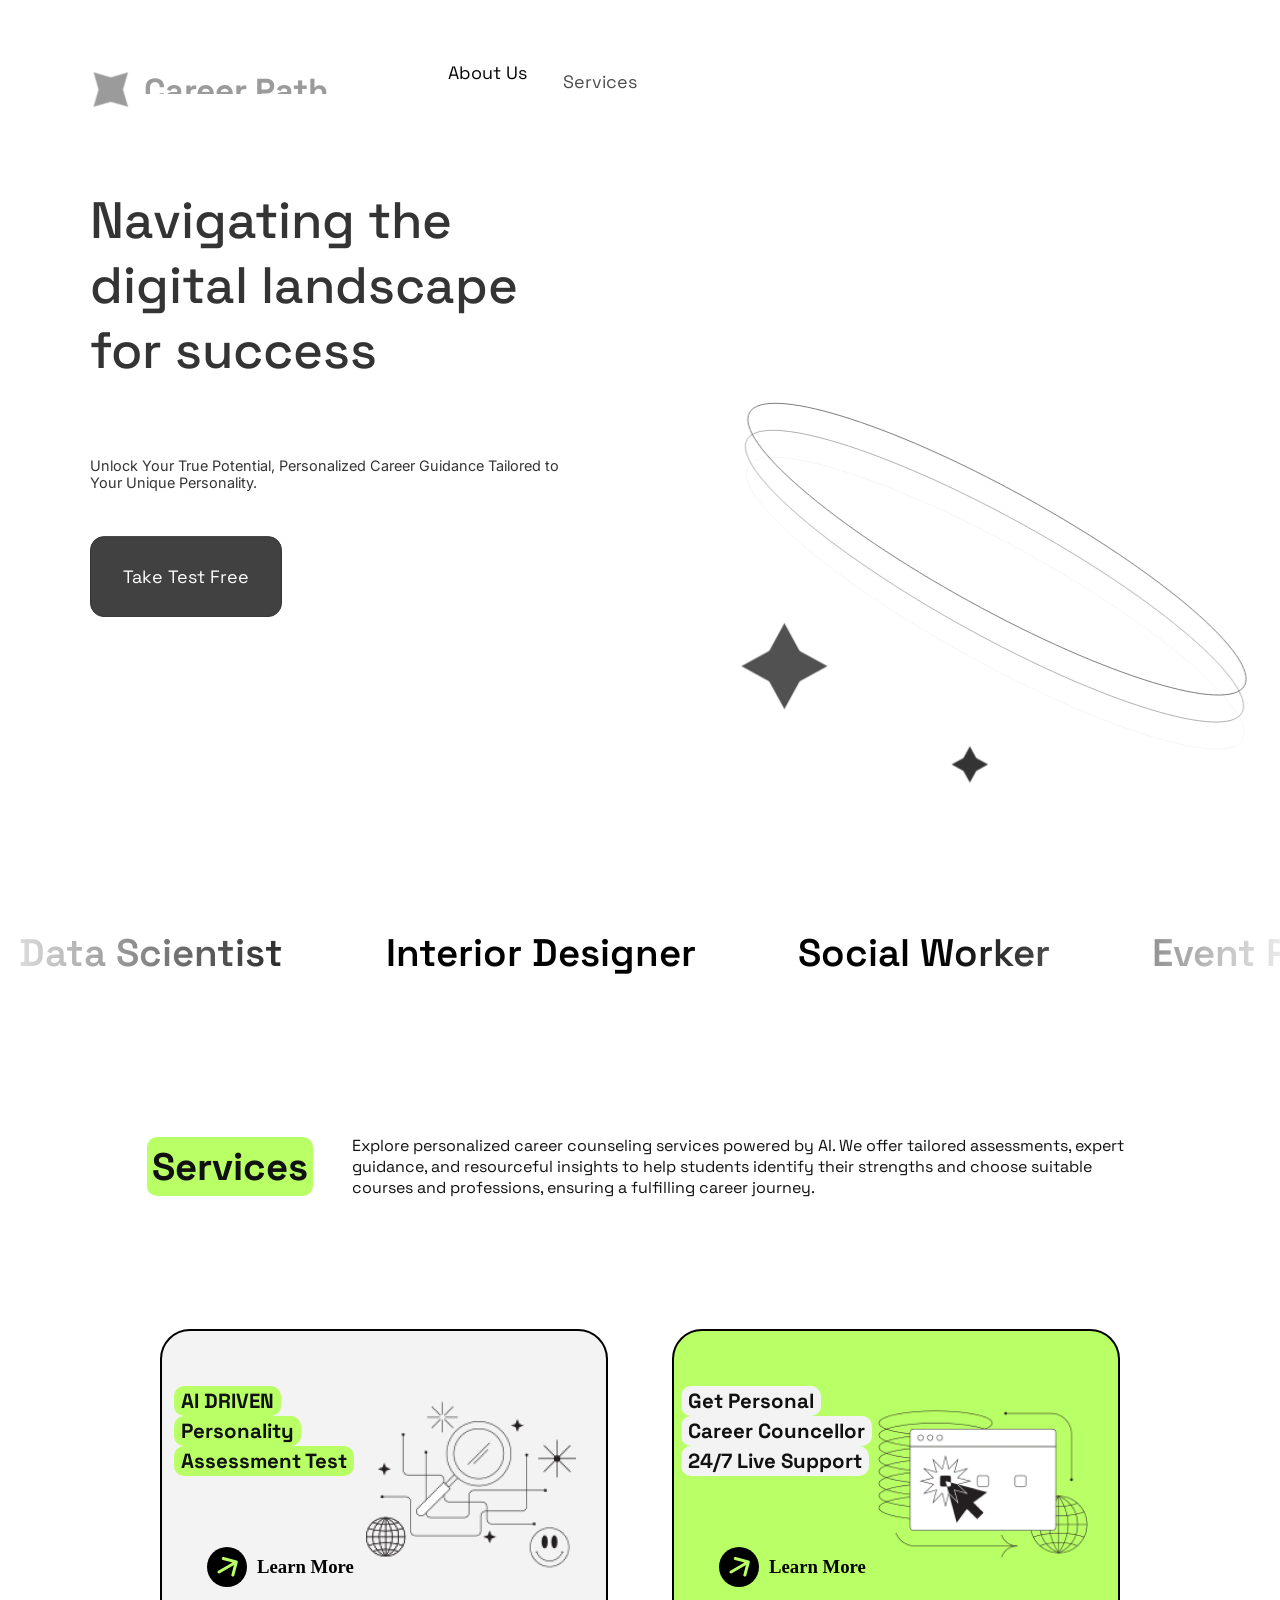
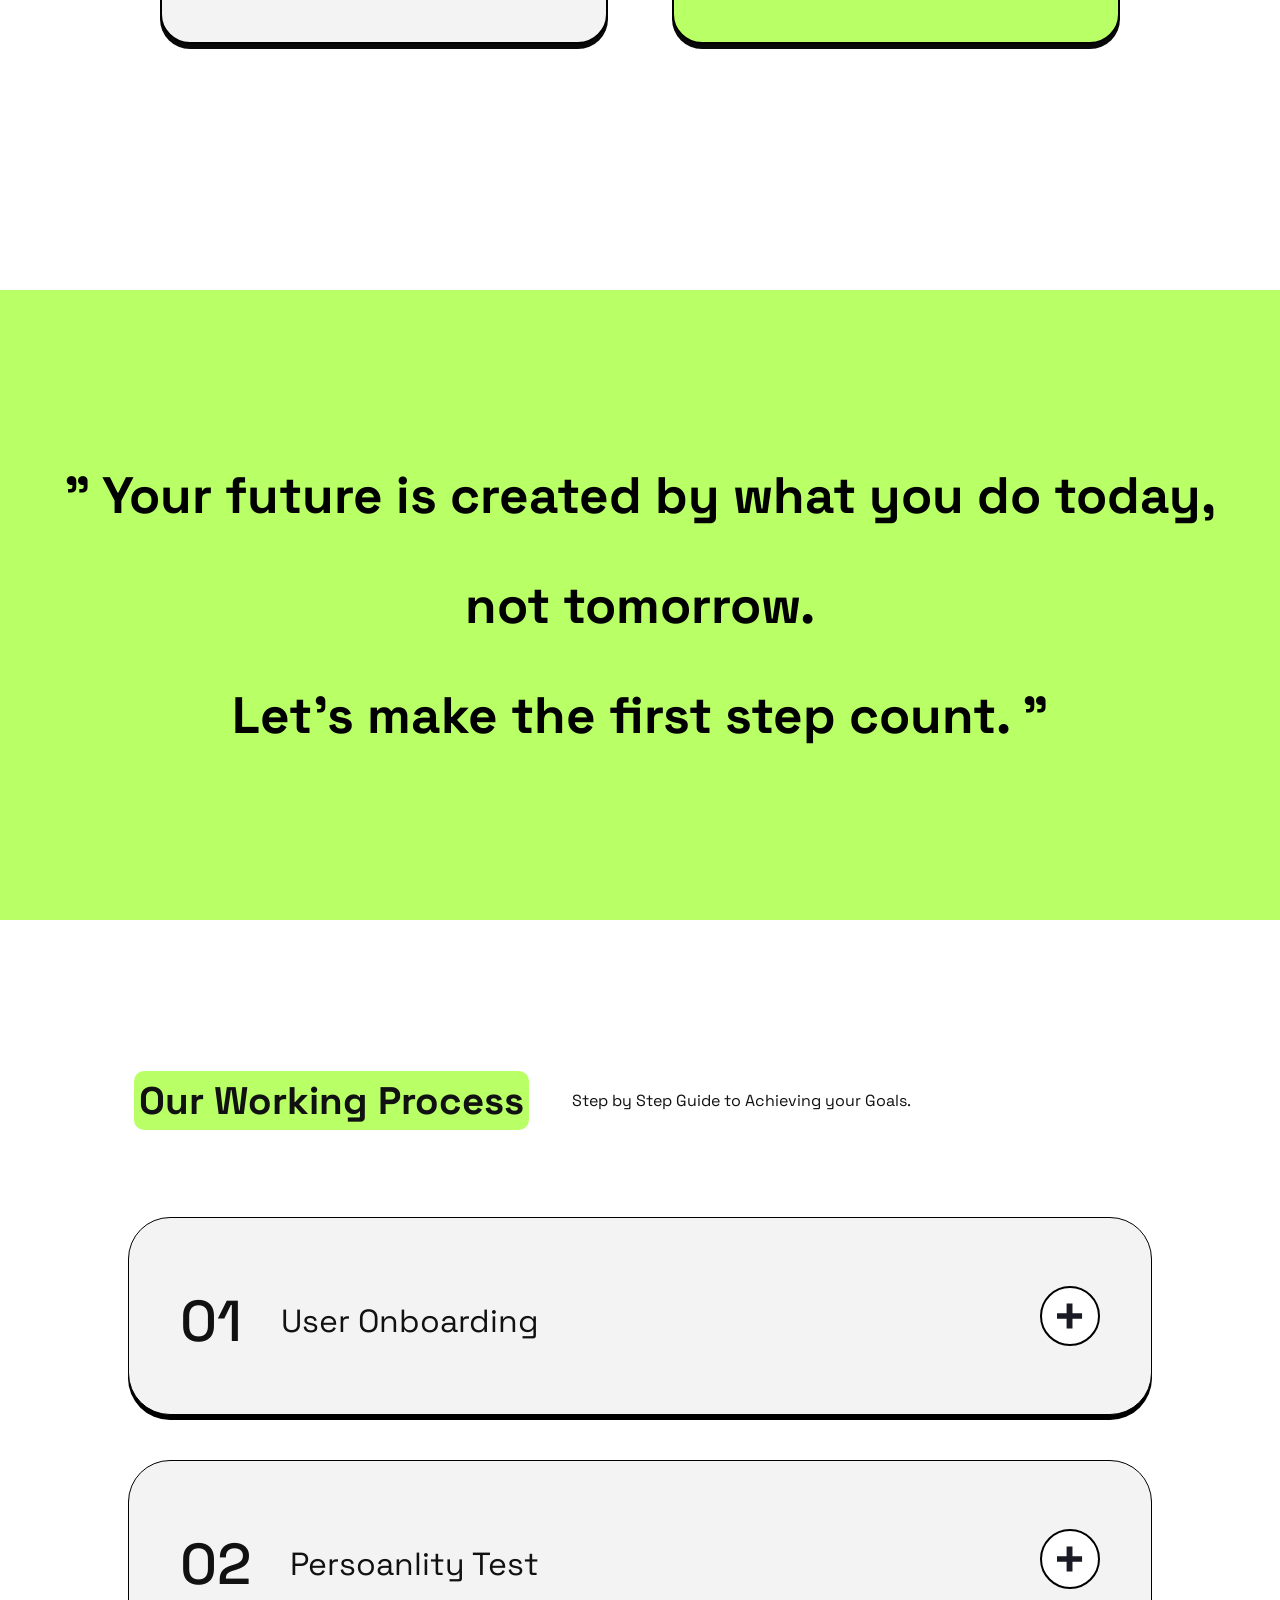
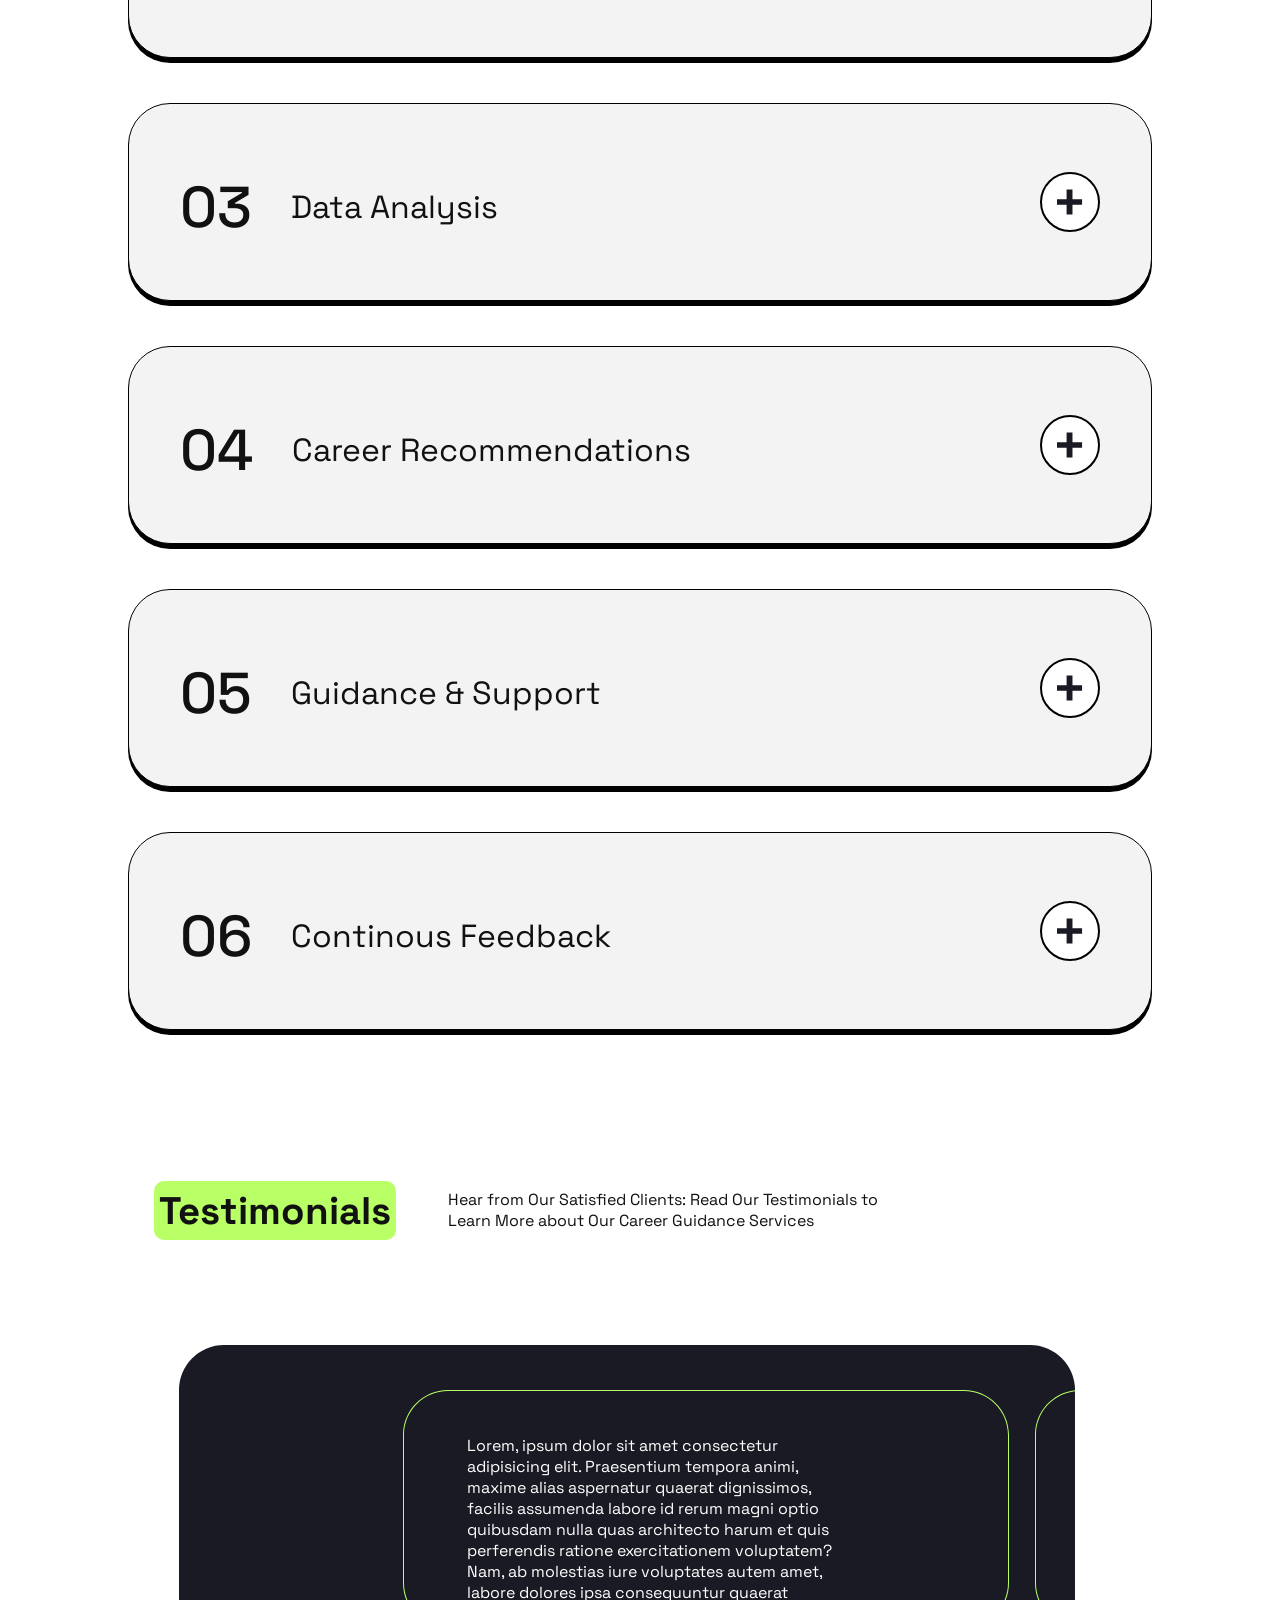
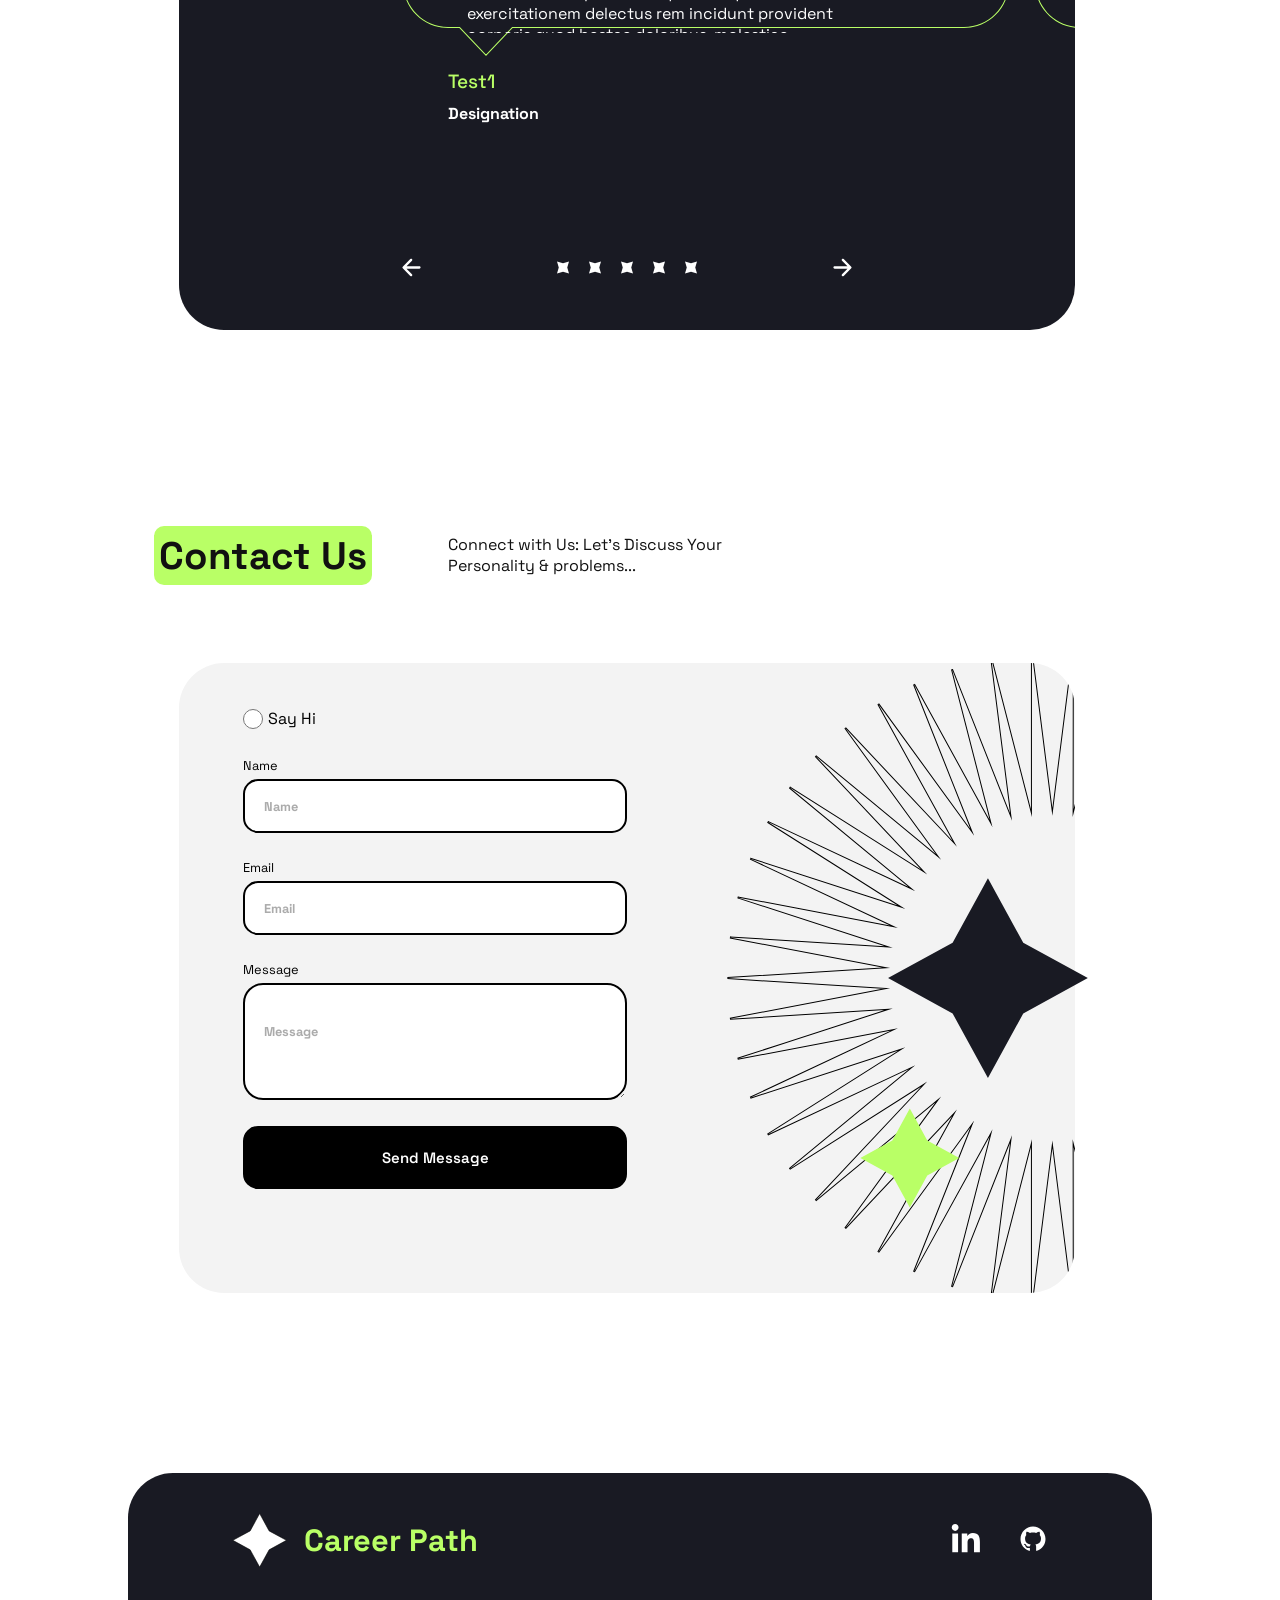
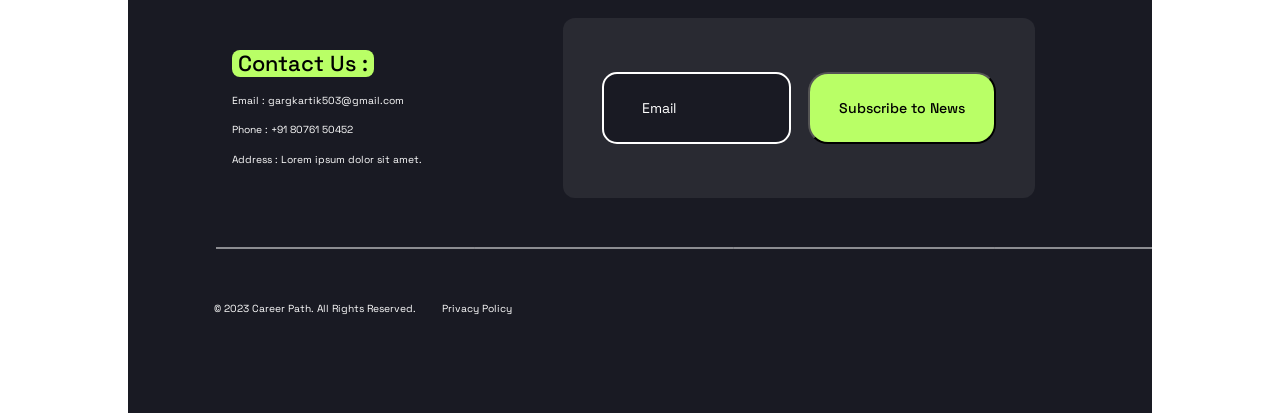
==== SIH/index.html @ deee11dc "Basic Website using HTML, Css, JS" ====
<!DOCTYPE html>
<html lang="en">
<head>
    <meta charset="UTF-8">
    <meta name="viewport" content="width=device-width, initial-scale=1.0">
    <link rel="icon" type="image/x-icon" href="favicon.ico">
    <title>Career Path</title>
    <link rel="stylesheet" href="https://unpkg.com/sheryjs/dist/Shery.css" /> <!-- Recommended -->
    <link rel="stylesheet" href="https://cdn.jsdelivr.net/npm/locomotive-scroll@4.1.4/dist/locomotive-scroll.min.css">
    <link rel="stylesheet" href="style.css">
    <link rel="preconnect" href="https://fonts.googleapis.com">
    <link rel="preconnect" href="https://fonts.gstatic.com" crossorigin>
    <link href="https://fonts.googleapis.com/css2?family=Inknut+Antiqua:wght@300;400;500;600;700;800;900&display=swap" rel="stylesheet">
</head>

<body>
<div id="MAIN">
    <div id="particle-container"></div>

    <div class="preloader show">
        <svg viewBox="0 0 37 36" id="star">
            <path d="M18.5357 5.53472L36.1368 0.349121L31.0011 18.0001L36.1368 35.6012L18.5357 30.4655L0.884766 35.6012L6.07036 18.0001L0.884766 0.349121L18.5357 5.53472Z" stroke-miterlimit="10"></path>
        </svg>
    </div>

    <section id="page1">
        <header>
            <div id="nleft">
                <img class="nextAnimationContent" src="Star.svg" alt="">
                <div id="overflow">
                    <h2 class="nextAnimationContent" id="animatedText">Career Path</h2>
                </div>
            </div>
            <nav id="nright">
                <div id="overflow" class="overlay About">
                    <h4>About Us</h4>
                </div>

                <div id="overflow" class="overlay Service">
                    <h4>Services</h4>
                </div>

                <div id="overflow" class="overlay Contact">
                    <h4>Contact Us</h4>
                </div>

                <div id="overflow" class="overlay FAQ">
                    <h4>FAQ</h4>
                </div>

                <div id="overflow" class="overlay Blog">
                    <h4>Blog</h4>
                </div>
                
                <button>Take Test Free</button>
            </nav>
        </header>

        <section id="hero">
            <div id="hleft">
                <h1>Navigating the digital landscape for success</h1>
                <p>Unlock Your True Potential, Personalized Career Guidance Tailored to Your Unique Personality.</p>
                <div class="btn"></div>
                <button>Take Test Free</button>
            </div>
            <div id="hright">
                <img id="Star" class = "absolute Breathe" src="Star.svg" alt="">
                <img class = "absolute Star Breathe" src="Star.svg" alt="">
                <img class = "absolute Ring1 Breathe" src="Ring.svg" alt="">
                <img class = "absolute Ring2 Breathe" src="Ring.svg" alt="">
                <img class = "absolute Ring3 Breathe" src="Ring.svg" alt="">
                <img id="Megaphone" class = "absolute Breathe" src="Megaphone.png" alt="">
                <img id="Play" class = "absolute Breathe" src="Black_Play.png" alt="">
                <img id="Location" class = "absolute Breathe" src="Green_Location.png" alt="">
                <img id="Share" class = "absolute Breathe" src="Green_Share.png" alt="">
                <img id="greenCricle" class = "absolute Breathe" src="small_green_circle.svg" alt="">
                <img class = "absolute Breathe greenCricle" src="small_green_circle.svg" alt="">
                <img id="BlackCircle" class = "absolute Breathe" src="big_black_circle.svg" alt="">
                <img id="Like" class = "absolute Breathe" src="Black_Like.png" alt="">
            </div>
        </section>
    </section>

    <section id="page2">
        <div id="move">
            <div class="marque animleft">
                <h1>Data Scientist</h1>
                <img src="https://www.brandium.nl/wp-content/uploads/2023/07/arrow-br.svg" alt="" srcset="">

                <h1>Interior Designer</h1>
                <img src="https://www.brandium.nl/wp-content/uploads/2023/07/arrow-br.svg" alt="" srcset="">

                <h1>Social Worker</h1>
                <img src="https://www.brandium.nl/wp-content/uploads/2023/07/arrow-br.svg" alt="" srcset="">

                <h1>Event Planner</h1>
                <img src="https://www.brandium.nl/wp-content/uploads/2023/07/arrow-br.svg" alt="" srcset="">

                <h1>Entepreneur</h1>
                <img src="https://www.brandium.nl/wp-content/uploads/2023/07/arrow-br.svg" alt="" srcset="">
            </div>
            <div class="marque animleft">
                <h1>Data Scientist</h1>
                <img src="https://www.brandium.nl/wp-content/uploads/2023/07/arrow-br.svg" alt="" srcset="">

                <h1>Interior Designer</h1>
                <img src="https://www.brandium.nl/wp-content/uploads/2023/07/arrow-br.svg" alt="" srcset="">

                <h1>Social Worker</h1>
                <img src="https://www.brandium.nl/wp-content/uploads/2023/07/arrow-br.svg" alt="" srcset="">

                <h1>Event Planner</h1>
                <img src="https://www.brandium.nl/wp-content/uploads/2023/07/arrow-br.svg" alt="" srcset="">

                <h1>Entepreneur</h1>
                <img src="https://www.brandium.nl/wp-content/uploads/2023/07/arrow-br.svg" alt="" srcset="">
            </div>
        </div>

        <div id="service">
            <div id="sleft">
                <h1>Services</h1>
            </div>

            <div id="sright">
                <p>Explore personalized career counseling services powered by AI. We offer tailored assessments, expert guidance, and resourceful insights to help students identify their strengths and choose suitable courses and professions, ensuring a fulfilling career journey.</p>
            </div>
        </div>

        <div id="sCard">
            <div class="scleft">
                <div class="stext">
                    <div class="SCLtext">
                        <h2 style="width: fit-content; margin-top: 20px;">AI DRIVEN</h2>
                        <h2 style="width: fit-content;">Personality</h2>
                        <h2 style="width: fit-content;">Assessment Test</h2>
                    </div>
                    <div class="LearnM">
                        <div class="arrow"><img src="Arrow.svg" alt=""></div>
                        <h3>Learn More</h3>
                    </div>
                </div>
                <div class="simage">
                    <img src="SCleft.png" alt="">
                </div>
            </div>

            <div class="scright">
                <div class="stext">
                    <div class="SCRtext">
                        <h2 style="width: fit-content; margin-top: 20px;">Get Personal</h2>
                        <h2 style="width: fit-content;">Career Councellor</h2>
                        <h2 style="width: fit-content;">24/7 Live Support</h2>
                    </div>
                    <div class="LearnM">
                        <div class="arrow">
                            <img src="Arrow.svg" alt="">
                        </div>
                        <h3>Learn More</h3>
                    </div>
                </div>
                <div class="simage">
                    <img src="SCright.png" alt="">
                </div>
            </div>
        </div>
    </section>

    <section id="page2B">
        <h1>" Your future is created by what you do today,</h1>
        <h1>not tomorrow.</h1>
        <h1>Let’s make the first step count. "</h1>
    </section>

    <section id="page3">
        <div id="work">
            <div id="wleft">
                <h1>Our Working Process</h1>
            </div>

            <div id="wright">
                <p>Step by Step Guide to Achieving your Goals.</p>
            </div>
        </div>

        <div id="workProcess">
            <div class="wp wp1">
                <div class="workProcessText">
                    <div class="wpheading">
                        <h1>01</h1>
                        <h2>User Onboarding</h2>
                    </div>

                    <div id="string1">
                        <svg id="str1" class="hidden" width="1100" height="100">
                            <path d="M 10 50 Q 600 50 1100 50" stroke="black" fill="transparent" />
                        </svg>
                    </div>

                    <div class="wpinfo inf1 hidden">
                        <p>Users sign up and provide basic information to get started with the personality assessment. It ensures a smooth start by collecting relevant information, setting user goals, and offering support throughout the process.</p>
                    </div>
                </div>

                <div class="workProcessIcon wpi1">
                    <img src="+.svg" alt="">
                </div>
            </div>

            <div class="wp wp2">
                <div class="workProcessText">
                    <div class="wpheading">
                        <h1>02</h1>
                        <h2>Persoanlity Test</h2>
                    </div>

                    <div id="string2">
                        <svg id="str2" class="hidden" width="1100" height="100">
                            <path d="M 10 50 Q 600 50 1100 50" stroke="black" fill="transparent" />
                        </svg>
                    </div>

                    <div class="wpinfo inf2 hidden">
                        <p>Users sign up and provide basic information to get started with the personality assessment. It ensures a smooth start by collecting relevant information, setting user goals, and offering support throughout the process.</p>
                    </div>

                </div>

                <div class="workProcessIcon wpi2">
                    <img src="+.svg" alt="">
                </div>
            </div>

            <div class="wp wp3">
                <div class="workProcessText">
                    <div class="wpheading">
                        <h1>03</h1>
                        <h2>Data Analysis</h2>
                    </div>
                    
                    <div id="string3">
                        <svg id="str3" class="hidden" width="1100" height="100">
                            <path d="M 10 50 Q 600 50 1100 50" stroke="black" fill="transparent" />
                        </svg>
                    </div>

                    <div class="wpinfo inf3 hidden">
                        <p>Users sign up and provide basic information to get started with the personality assessment. It ensures a smooth start by collecting relevant information, setting user goals, and offering support throughout the process.</p>
                    </div>

                </div>

                <div class="workProcessIcon wpi3">
                    <img src="+.svg" alt="">
                </div>
            </div>

            <div class="wp wp4">
                <div class="workProcessText">
                    <div class="wpheading">
                        <h1>04</h1>
                        <h2>Career Recommendations</h2>
                    </div>
                    
                    <div id="string4">
                        <svg id="str4" class="hidden" width="1100" height="100">
                            <path d="M 10 50 Q 600 50 1100 50" stroke="black" fill="transparent" />
                        </svg>
                    </div>

                    <div class="wpinfo inf4 hidden">
                        <p>Users sign up and provide basic information to get started with the personality assessment. It ensures a smooth start by collecting relevant information, setting user goals, and offering support throughout the process.</p>
                    </div>

                </div>

                <div class="workProcessIcon wpi4">
                    <img src="+.svg" alt="">
                </div>
            </div>

            <div class="wp wp5">
                <div class="workProcessText">
                    <div class="wpheading">
                        <h1>05</h1>
                        <h2>Guidance & Support</h2>
                    </div>
                    
                    <div id="string5">
                        <svg id="str5" class="hidden" width="1100" height="100">
                            <path d="M 10 50 Q 600 50 1100 50" stroke="black" fill="transparent" />
                        </svg>
                    </div>

                    <div class="wpinfo inf5 hidden">
                        <p>Users sign up and provide basic information to get started with the personality assessment. It ensures a smooth start by collecting relevant information, setting user goals, and offering support throughout the process.</p>
                    </div>

                </div>

                <div class="workProcessIcon wpi5">
                    <img src="+.svg" alt="">
                </div>
            </div>

            <div class="wp wp6">
                <div class="workProcessText">
                    <div class="wpheading">
                        <h1>06</h1>
                        <h2>Continous Feedback</h2>
                    </div>

                    <div id="string6">
                        <svg id="str6" class="hidden" width="1100" height="100">
                            <path d="M 10 50 Q 600 50 1100 50" stroke="black" fill="transparent" />
                        </svg>
                    </div>

                    <div class="wpinfo inf6 hidden">
                        <p>Users sign up and provide basic information to get started with the personality assessment. It ensures a smooth start by collecting relevant information, setting user goals, and offering support throughout the process.</p>
                    </div>

                </div>

                <div class="workProcessIcon wpi6">
                    <img src="+.svg" alt="">
                </div>
            </div>
    </section>

    <section id="page4">
        <div id="Testimonials">
            <div id="tleft">
                <h1>Testimonials</h1>
            </div>

            <div id="tright">
                <p>Hear from Our Satisfied Clients: Read Our Testimonials to Learn More about Our Career Guidance Services</p>
            </div>
        </div>

        <div id="Tcontainer">
            <div id="Tcards">
                <div id="Tcard1" class="T-Card" >
                    <div class="Tcard Timg1">
                        <img src="TestimonialBubble.svg" alt="">
                        <p class="Tabsolute">Lorem, ipsum dolor sit amet consectetur adipisicing elit. Praesentium tempora animi, maxime alias aspernatur quaerat dignissimos, facilis assumenda labore id rerum magni optio quibusdam nulla quas architecto harum et quis perferendis ratione exercitationem voluptatem? Nam, ab molestias iure voluptates autem amet, labore dolores ipsa consequuntur quaerat exercitationem delectus rem incidunt provident corporis quod beatae doloribus, molestiae eligendi id minima eius tempore? Doloribus, repellat aspernatur. Dolore harum porro praesentium eos quas ratione, aspernatur dolor non blanditiis dolorem sed perspiciatis tempore modi sunt natus officiis id, ea exercitationem esse illum ullam hic at quibusdam! Recusandae beatae dolor veniam quaerat, ipsa tempora necessitatibus.</p>
                    </div>
                    <div class="Tinfo Tinfo1">
                        <h3>Test1</h3>
                        <h4>Designation</h4>
                    </div>
                </div>

                <div id="Tcard2" class="T-Card" >
                    <div class="Tcard Timg2">
                        <img src="TestimonialBubble.svg" alt="">
                        <p class="Tabsolute">Lorem, ipsum dolor sit amet consectetur adipisicing elit. Praesentium tempora animi, maxime alias aspernatur quaerat dignissimos, facilis assumenda labore id rerum magni optio quibusdam nulla quas architecto harum et quis perferendis ratione exercitationem voluptatem? Nam, ab molestias iure voluptates autem amet, labore dolores ipsa consequuntur quaerat exercitationem delectus rem incidunt provident corporis quod beatae doloribus, molestiae eligendi id minima eius tempore? Doloribus, repellat aspernatur. Dolore harum porro praesentium eos quas ratione, aspernatur dolor non blanditiis dolorem sed perspiciatis tempore modi sunt natus officiis id, ea exercitationem esse illum ullam hic at quibusdam! Recusandae beatae dolor veniam quaerat, ipsa tempora necessitatibus.</p>
                    </div>
                    <div class="Tinfo Tinfo2">
                        <h3>Test2</h3>
                        <h4>Designation</h4>
                    </div>
                </div>

                <div id="Tcard3" class="T-Card" >
                    <div class="Tcard Timg3">
                        <img src="TestimonialBubble.svg" alt="">
                        <p class="Tabsolute">Lorem, ipsum dolor sit amet consectetur adipisicing elit. Praesentium tempora animi, maxime alias aspernatur quaerat dignissimos, facilis assumenda labore id rerum magni optio quibusdam nulla quas architecto harum et quis perferendis ratione exercitationem voluptatem? Nam, ab molestias iure voluptates autem amet, labore dolores ipsa consequuntur quaerat exercitationem delectus rem incidunt provident corporis quod beatae doloribus, molestiae eligendi id minima eius tempore? Doloribus, repellat aspernatur. Dolore harum porro praesentium eos quas ratione, aspernatur dolor non blanditiis dolorem sed perspiciatis tempore modi sunt natus officiis id, ea exercitationem esse illum ullam hic at quibusdam! Recusandae beatae dolor veniam quaerat, ipsa tempora necessitatibus.</p>
                    </div>
                    <div class="Tinfo Tinfo3">
                        <h3>Test3</h3>
                        <h4>Designation</h4>
                    </div>
                </div>

                <div id="Tcard4" class="T-Card" >
                    <div class="Tcard Timg4">
                        <img src="TestimonialBubble.svg" alt="">
                        <p class="Tabsolute">Lorem, ipsum dolor sit amet consectetur adipisicing elit. Praesentium tempora animi, maxime alias aspernatur quaerat dignissimos, facilis assumenda labore id rerum magni optio quibusdam nulla quas architecto harum et quis perferendis ratione exercitationem voluptatem? Nam, ab molestias iure voluptates autem amet, labore dolores ipsa consequuntur quaerat exercitationem delectus rem incidunt provident corporis quod beatae doloribus, molestiae eligendi id minima eius tempore? Doloribus, repellat aspernatur. Dolore harum porro praesentium eos quas ratione, aspernatur dolor non blanditiis dolorem sed perspiciatis tempore modi sunt natus officiis id, ea exercitationem esse illum ullam hic at quibusdam! Recusandae beatae dolor veniam quaerat, ipsa tempora necessitatibus.</p>
                    </div>
                    <div class="Tinfo Tinfo4">
                        <h3>Test4</h3>
                        <h4>Designation</h4>
                    </div>
                </div>

                <div id="Tcard5" class="T-Card" >
                    <div class="Tcard Timg5">
                        <img src="TestimonialBubble.svg" alt="">
                        <p class="Tabsolute">Lorem, ipsum dolor sit amet consectetur adipisicing elit. Praesentium tempora animi, maxime alias aspernatur quaerat dignissimos, facilis assumenda labore id rerum magni optio quibusdam nulla quas architecto harum et quis perferendis ratione exercitationem voluptatem? Nam, ab molestias iure voluptates autem amet, labore dolores ipsa consequuntur quaerat exercitationem delectus rem incidunt provident corporis quod beatae doloribus, molestiae eligendi id minima eius tempore? Doloribus, repellat aspernatur. Dolore harum porro praesentium eos quas ratione, aspernatur dolor non blanditiis dolorem sed perspiciatis tempore modi sunt natus officiis id, ea exercitationem esse illum ullam hic at quibusdam! Recusandae beatae dolor veniam quaerat, ipsa tempora necessitatibus.</p>
                    </div>
                    <div class="Tinfo Tinfo5">
                        <h3>Test5</h3>
                        <h4>Designation</h4>
                    </div>
                </div>
            </div>
            <div id="Tnav">
                <img class="ArrLeft Tarrow" src="Arrow_Straight.svg" alt="">
                <div id="Tstars">
                    <svg  id="TS1" width="14" height="14" viewBox="0 0 14 14" fill="none" xmlns="http://www.w3.org/2000/svg">
                        <path d="M7.0099 2.05941L14 0L11.9604 7.0099L14 14L7.0099 11.9604L0 14L2.05941 7.0099L0 0L7.0099 2.05941Z"/>
                    </svg>
                    <svg  id="TS2" width="14" height="14" viewBox="0 0 14 14" fill="none" xmlns="http://www.w3.org/2000/svg">
                        <path d="M7.0099 2.05941L14 0L11.9604 7.0099L14 14L7.0099 11.9604L0 14L2.05941 7.0099L0 0L7.0099 2.05941Z"/>
                    </svg>
                    <svg  id="TS3" width="14" height="14" viewBox="0 0 14 14" fill="none" xmlns="http://www.w3.org/2000/svg">
                        <path d="M7.0099 2.05941L14 0L11.9604 7.0099L14 14L7.0099 11.9604L0 14L2.05941 7.0099L0 0L7.0099 2.05941Z"/>
                    </svg>
                    <svg  id="TS4" width="14" height="14" viewBox="0 0 14 14" fill="none" xmlns="http://www.w3.org/2000/svg">
                        <path d="M7.0099 2.05941L14 0L11.9604 7.0099L14 14L7.0099 11.9604L0 14L2.05941 7.0099L0 0L7.0099 2.05941Z"/>
                    </svg>
                    <svg  id="TS5" width="14" height="14" viewBox="0 0 14 14" fill="none" xmlns="http://www.w3.org/2000/svg">
                        <path d="M7.0099 2.05941L14 0L11.9604 7.0099L14 14L7.0099 11.9604L0 14L2.05941 7.0099L0 0L7.0099 2.05941Z"/>
                    </svg>
                </div>
                <img class="ArrRight Tarrow" src="Arrow_Straight.svg" alt="">
            </div>
        </div>
    </section>

    <section id="page5">
        <div id="Contact">
            <div id="Cleft">
                <h1>Contact Us</h1>
            </div>

            <div id="Cright">
                <p>Connect with Us: Let's Discuss Your Personality & problems...</p>
            </div>
        </div>

        <div id="Ccontainer">
            <div id="CFRM">
                <div id="rad">
                    <input type="radio" name="Say Hi" id="Radio">
                    <span>Say Hi</span>
                </div>

                <form action="index.html">
                    <div id="CfName">
                        <label>Name</label>
                        <input class="INPUT" type="text" id="Fname" placeholder="Name" required>
                    </div>
                    <div id="CEmail">
                        <label>Email</label>
                        <input class="INPUT" type="email" id="Email" placeholder="Email" required>
                    </div>
                    <div id="CMessage">
                        <label>Message</label>
                        <textarea id="Message" placeholder="Message" required></textarea>
                    </div>
                    <button id="SM" >Send Message</button>
                </form>
            </div>

            <div id="CFRMIMG">
                <img class="SunVector" src="SunVector.svg" alt="">
                <img class="BlStr" src="ContactStar.svg" alt="">
                <img class="GrStr" src="GreenStar.svg" alt="">
            </div>
        </div>

        <div id="Footer">
            <div id="Fnav">
                <div id="Fleft">
                    <img style="filter: invert(1);" src="Star.svg" alt="">
                    <h2>Career Path</h2>
                </div>
                <div id="Fright">
                    <div id="Linkedin">
                        <img src="linkedin.svg" alt="">
                    </div>
                    <div id="Github">
                        <a href="https://github.com/Kartik-436" target="_blank"><img src="github.svg" alt=""></a>
                    </div>
                </div>
            </div>

            <div id="Fcont">
                <div id="CoAdd">
                    <h1>Contact Us : </h1>
                    <p>Email : gargkartik503@gmail.com</p>
                    <p>Phone : +91 80761 50452</p>
                    <p>Address : Lorem ipsum dolor sit amet.</p>
                </div>

                <div id="CoCard">
                    <input type="email" placeholder="Email">
                    <button id="Subscribe">Subscribe to News</button>
                </div>
            </div>

            <div id="StringFinal">
                <svg id="STRING" width="1050" height="100">
                    <path d="M 10 50 Q 525 50 1050 50" stroke="black" fill="transparent" />
                </svg>
            </div>

            <div id="FinalFooter">
                <div id="RR-2023">© 2023 Career Path. All Rights Reserved.</div>
                <div id="PrPolicy">Privacy Policy</div>
            </div>
        </div>
    </section>
</div>

    <script src="https://cdnjs.cloudflare.com/ajax/libs/gsap/3.12.5/gsap.min.js" integrity="sha512-7eHRwcbYkK4d9g/6tD/mhkf++eoTHwpNM9woBxtPUBWm67zeAfFC+HrdoE2GanKeocly/VxeLvIqwvCdk7qScg==" crossorigin="anonymous" referrerpolicy="no-referrer"></script>
    <script src="https://cdn.jsdelivr.net/npm/locomotive-scroll@4.1.4/dist/locomotive-scroll.min.js"></script>
    <script src="https://cdnjs.cloudflare.com/ajax/libs/gsap/3.12.5/ScrollTrigger.min.js" integrity="sha512-onMTRKJBKz8M1TnqqDuGBlowlH0ohFzMXYRNebz+yOcc5TQr/zAKsthzhuv0hiyUKEiQEQXEynnXCvNTOk50dg==" crossorigin="anonymous" referrerpolicy="no-referrer"></script>
    <script src="https://cdnjs.cloudflare.com/ajax/libs/three.js/0.155.0/three.min.js"></script>
    <script src="https://cdn.jsdelivr.net/gh/automat/controlkit.js@master/bin/controlKit.min.js"></script>
    <script  type="text/javascript"  src="https://unpkg.com/sheryjs/dist/Shery.js"></script> <!-- Recommended -->
    <script src="script.js"></script>
</body>
</html>
---- SIH/style.css ----
@import url('https://fonts.googleapis.com/css2?family=Inknut+Antiqua:wght@300;400;500;600;700;800;900&family=Inter:ital,opsz,wght@0,14..32,100..900;1,14..32,100..900&family=Space+Grotesk:wght@300..700&display=swap');
@import url('https://fonts.googleapis.com/css2?family=Edu+AU+VIC+WA+NT+Dots:wght@400..700&family=Montserrat:ital,wght@0,100..900;1,100..900&display=swap');


* {
    margin: 0px;
    padding: 0px;
    box-sizing: border-box;
    font-family: 'Poppins', 'Raleway', 'Lato', 'Noto Sans';
}

html,
Body {
    background-color: #ffffff;
    width: 100%;
    height: 100%;
}

body{
    height: 100%;
    width: 100%;
    position: relative;
    cursor: none;
}

.preloader {
    display: flex;
    align-items: center;
    justify-content: center;
    width: 100%;
    height: 100vh;
    background-color: #fff;
    position: fixed;
    top: 0;
    left: 0;
    z-index: 3;
    transition: 1s;
    transition-delay: 1s;
}

.preloader.hide {
    transform: translateY(-150%);
}

.preloader svg {
    width: 100px;
    height: 100px;
    animation: preloader 8s infinite linear;

}

@keyframes preloader {
    0% {
        transform: rotate(0deg);
        fill: #000;
    }

    50% {
        transform: rotate(180deg);
        fill: #B9FF66;
    }

    100% {
        transform: rotate(360deg);
        fill: #000;
    }
}

#page1 {
    height: 100%;
    width: 100%;
}

header {
    width: 100%;
    height: 15vh;
    position: sticky;
    display: flex;
    justify-content: space-between;
    align-items: center;
    padding: 8vh 8vw 8vh 6.3vw;
}

#nleft {
    display: flex;
    align-items: center;
    justify-content: center;
    gap: 4px;
    height: 100%;
    width: 20vw;
    cursor: pointer;
}

#nleft h2 {
    font-size: 2.6vw;
    text-align: center;
    text-wrap: nowrap;
    font-weight: 800;
    font-family: "Space Grotesk", serif !important;
    overflow: hidden;
    width: 15vw;
}

#overflow{
    overflow: hidden;
}

#nleft img {
    transform: rotate(45deg);
    block-size: 4vw;
}

#nright{
    display: flex;
    align-items: center;
    justify-content: center;
    height: 100%;
    cursor: pointer;
    gap: 10px;
}

#nright button{
    background-color: #ffffff;
    color: #000;
    padding: 0.5vw 1vw;
    border: 1px solid black;
    border-radius: 14px;
    cursor: pointer;
    height: 9vh;
    width: 15vw;
    font-size: 1.4vw;
    font-weight: 400;
    text-align: center;
    text-wrap: nowrap;
    font-family: "Space Grotesk", serif !important;
}

#nright button:hover{
    font-weight: 700;
    background-color: #B9FF66;
    backdrop-filter: blur(10px);
    border: 2px solid rgba(0, 0, 0, 0.1);
    box-shadow: 0 0 30px 10px rgba(186, 255, 102, 0.96);
    transition: all 0.4s ease-in-out;
}

#nright h4{
    font-size: 1.4vw;
    font-weight: 400;
    text-align: center;
    text-wrap: nowrap;
    font-family: "Space Grotesk", serif !important;
    z-index: 10;
}

#hero{
    position: relative;
    height: 85vh;
    width: 100%;
    display: flex;
    align-items: flex-start;
    justify-content: center;
    flex-wrap: wrap;
    align-content: center;
    flex-direction: column;
    justify-content: space-evenly;
}

#hright{
    width: 50%;
    height: 100%;
}

.absolute{
    position: absolute;
    top: 0;
    right: 0;
}

#Megaphone{
    width: 23%;
    height: 23vw;
    top: 35.5vh;
    left: 74.6%;
    transform: translate(-50%, -50%);
}

#Star{
    block-size: 3vw;
    top: 69vh;
    left: 75%;
    transform: translate(-50%, -50%);
}

.Star{
    block-size: 7vw;
    top: 58vh;
    left: 60%;
    transform: translate(-50%, -50%);
}

#BlackCircle{
    block-size: 4vw;
    top: 15vh;
    left: 60%;
    transform: translate(-50%, -50%);
}

#greenCricle{
    block-size: 2vw;
    top: 22vh;
    left: 65%;
    transform: translate(-50%, -50%);
}

.greenCricle{
    block-size: 1.5vw;
    top: 67vh;
    left: 82%;
    transform: translate(-50%, -50%);
}

.Ring1{
    top: 45vh;
    left: 76%;
    transform: translate(-50%, -50%);
}

.Ring2{
    top: 48vh;
    left: 75%;
    transform: translate(-50%, -50%);
}

.Ring3{
    top: 51vh;
    left: 74%;
    transform: translate(-50%, -50%);
}

#Like{
    top: 13vh;
    left: 85%;
    transform: translate(-50%, -50%);
}

#Share{
    top: 16vh;
    left: 91%;
    transform: translate(-50%, -50%);
}

#Play{
    top: 29vh;
    left: 90.5%;
    transform: translate(-50%, -50%);
}

#Location{
    top: 43.7vh;
    left: 89.6%;
    transform: translate(-50%, -50%);
}

#hleft{
    position: relative;
    left: 0;
    top: 0;
    width: 50%;
    height: 100%;
    display: flex;
    align-items: flex-start;
    flex-wrap: wrap;
    flex-direction: column;
    align-content: flex-start;
}

#hleft h1{
    font-size: 4vw;
    font-weight: 500;
    text-wrap: wrap;
    font-family: "Space Grotesk", serif !important;
    margin-top: 5vh;
    margin-left: 2vw;
    padding: 1vh 5vw;
}

#hleft p{
    font-size: 1.13vw;
    font-weight: 400;
    text-wrap: wrap;
    font-family: "Inter", serif !important;
    margin-left: 2vw;
    padding: 5vh 5vw;
}

#hleft button{
    position: relative;
    background-color: #111;
    color: #ffffff;
    padding: 0.5vw 1vw;
    border: 1px solid black;
    border-radius: 14px;
    cursor: pointer;
    height: 9vh;
    width: 15vw;
    font-size: 1.4vw;
    font-weight: 400;
    text-align: center;
    text-wrap: nowrap;
    font-family: "Space Grotesk", serif !important;
    margin-left: 7vw;
}

#hleft button:hover {
    font-weight: 700;
    background-color: #111;
    backdrop-filter: blur(10px);
    border: 2px solid rgba(0, 0, 0, 0.1);
    box-shadow: 0 0 30px 10px rgb(14, 13, 18);
    transition: all 0.4s ease-in-out;
}

.overlay{
    height: 9vh;
    display: flex;
    flex-wrap: nowrap;
    justify-content: center;
    align-items: center;
    border-radius: 13px;
}

.overlay:hover{
    background-color: #B9FF66;
    transition: all 0.4s ease-in-out;
}

.About{
    width: 8vw;
}

.Service{
    width: 8vw;
}

.Contact{
    width: 9vw;
}

.FAQ{
    width: 7vw;
}

.Blog{
    width: 7vw;
}

#page2{
    height: 100%;
    width: 100%;
    overflow: hidden;
}

#move{
    background-color: #fff;
    display: flex;
    padding: 2vw 0;
    overflow: hidden;
    position: relative;
}

#move::before{
    left: 0;
    background: linear-gradient(
        to left,
        rgba(255, 255, 255, 0),
        rgba(255, 255, 255, 0.912)
    );
}

#move::after{
    right: 0;
    background: linear-gradient(
        to right,
        rgba(255, 255, 255, 0),
        rgba(255, 255, 255, 0.912)
    );
}

#move::before, #move::after{
    position: absolute;
    top: 0;
    height: 100%;
    width: 27vw;
    content: '';
    z-index: 2;
}

.marque{
    white-space: nowrap;
    display: flex;
    justify-content: center;
    align-items: center;
    gap: 4vw;
    padding: 0 1.5vw;
}

.animleft{
    animation: slideLeft 15s linear infinite;
}

#move:hover .marque{
    animation-play-state: paused;
}

.marque h1{
    font-size: 3vw;
    font-weight: 600;
    font-family: "Space Grotesk", "Inter";
}

.marque img{
    height: 4.2vw;
}



@keyframes slideLeft{
    from{
        transform: translateX(0);
    }

    to{
        transform: translateX(-100%);
    }
}

@keyframes slideRight {
    from{
        transform: translateX(100%);
    }
    to{
        transform: translateX(0%);
    }
}

#service{
    margin: 3vh 0;
    width: 100%;
    display: flex;
    align-items: center;
    justify-content: center;
    height: 30vh;
}

#sleft{
    width: 20%;
    display: flex;
    align-items: center;
}

#sleft h1{
    font-size: 3vw;
    font-family: "Space Grotesk";
    color: #111;
    margin-left: 4vw;
    padding: 5px;
    border-radius: 10px;
    background-color: #B9FF66;
}

#sright{
    width: 65%;
    height: 10vh;
    display: flex;
    align-items: center;
    white-space: wrap;
}

#sright p{
    font-family: "Space Grotesk";
    color: #111;
    margin-right: 4vw;
}

#sCard{
    display: flex;
    justify-content: center;
    flex-wrap: wrap;
    gap: 5vw;
    width: 100%;
    height: 40vh;
    flex-direction: row;
    align-content: flex-start;
    align-items: flex-start;
}

.scleft{
    width: 35%;
    height: 35vh;
    display: flex;
    align-items: center;
    justify-content: center;
    background-color: #F3F3F3;
    border-radius: 30px;
    border: 2px solid black;
    box-shadow: 0 5px 0px rgba(0, 0, 0, 0.967);
}

.stext{
    width: 100%;
    height: 100%;
    display: flex;
    align-items: center;
    justify-content: space-around;
    flex-direction: column;
    gap: 2px;
    position: relative;
}

.SCLtext h2{
    font-size: 1.6vw;
    padding: 2px 7px;
    font-weight: 700;
    background-color: #B9FF66;
    font-family: "Space Grotesk";
    color: #111;
    border-radius: 10px;
}

.LearnM{
    width: 100%;
    position: relative;
    display: flex;
    justify-content: flex-start;
    align-items: center;
    gap: 10px;
    margin-left: 90px;
    margin-bottom: 20px;
    cursor: pointer;
}

.arrow{
    display: flex;
    align-items: center;
    justify-content: center;
    width: 40px;
    height: 40px;
    border-radius: 50%;
    background-color: black;
}

.simage{
    height: auto;
    width: auto;
    margin-right: 30px;
    font-weight: 900;
}

.scright{
    width: 35%;
    height: 35vh;
    display: flex;
    align-items: center;
    justify-content: center;
    background-color: #B9FF66;
    border-radius: 30px;
    border: 2px solid black;
    box-shadow: 0 5px 0px rgba(0, 0, 0, 0.967);
}

.SCRtext h2{
    font-size: 1.6vw;
    padding: 2px 7px;
    font-weight: 700;
    background-color: #F3F3F3;
    font-family: "Space Grotesk";
    color: #111;
    border-radius: 10px;
}

#page3{
    width: 100%;
}

#work{
    margin: 1.3vh 0;
    width: 100%;
    display: flex;
    align-items: center;
    height: 20vh;
    gap: 3.3vw;
}

#wleft{
    width: fit-content;
    display: flex;
    align-items: center;
    flex-wrap: wrap;
}

#wleft h1{
    font-size: 3vw;
    font-family: "Space Grotesk";
    color: #111;
    margin-left: 10.5vw;
    padding: 5px;
    border-radius: 10px;
    background-color: #B9FF66;
}

#wright{
    height: 10vh;
    display: flex;
    align-items: center;
    white-space: wrap;
}

#wright p{
    font-family: "Space Grotesk";
    color: #111;
    margin-right: 4vw;
}

#workProcess{
    margin-top: 3vh;
    width: 100%;
    display: flex;
    flex-direction: column;
    align-items: center;
    justify-content: center;
    gap: 5vh;
}

.wp{
    transition: all 0.7s ease-in-out;
    display: flex;
    align-items: center;
    justify-content: space-between;
    height: 22vh;
    width: 80vw;
    background-color: #F3F3F3;
    border-radius: 42px;
    border: 1.5px solid black;
    box-shadow: 0px 5px 0px black;
}

.wp:hover{
    cursor:none; 
}

.workProcessText{
    color: #111;
    margin-left: 4vw;
    display: flex;
    flex-direction: column;
}

.wpheading{
    font-weight: 600;
    margin-top: 1vh;
    display: flex;
    align-items: center;
    justify-content: flex-start;
}

.wpheading h1{
    font-size: 4.5vw;
    font-family: "Space Grotesk";
    font-weight: 500;
}

.wpheading h2{
    font-size: 2.5vw;
    margin-left: 3vw;
    font-weight: 400;
    font-family: "Space Grotesk";
}

.workProcessIcon{
    transition: all 0.7s ease-in-out;
    margin-right: 4vw;
    width: 60px;
    height: 60px;
    background-color: white;
    border-radius: 50%;
    border: 2px solid black;
    display: flex;
    justify-content: center;
    align-items: center;
}

.workProcessIcon img{
    font-weight: 900;
}


.wpinfo{
    white-space: wrap;
    display: flex;
    align-items: center;
    justify-content: flex-start;
    margin-bottom: 2vh;
}

.wpinfo p{
    font-weight: 500;
    font-family: "Space Grotesk";
}

.open{
    display: flex;
    align-items: center;
    justify-content: space-between;
    height: 40vh;
    width: 80vw;
    background-color: #B9FF66;
    border-radius: 42px;
    border: 1.5px solid black;
    box-shadow: 0px 5px 0px black;
    position: relative;
}

.imgopen{
    position: absolute;
    top: 16%;
    right: 1%;
}

.hidden{
    display: none;
    opacity: 0;
    transform: scale(0%);
}

#page4{
    height: 100%;
    width: 100%;
}

#particle-container {
    position: fixed;
    top: 0;
    left: 0;
    pointer-events: none;
    z-index: 1000;
}

.particle {
    position: absolute;
    width: 10px;
    height: 10px;
    background-color: #B9FF66;
    border-radius: 50%;
    pointer-events: none;
}

#string1, #string2, #string3, #string4, #string5, #string6:hover{
    cursor: grabbing;
}

#Testimonials{
    margin: 10vh 0 5vh 0;
    width: 100%;
    display: flex;
    align-items: center;
    height: 20vh;
    gap: 5vw;
}

#tleft{
    width: 30%;
    display: flex;
}

#tleft h1{
    font-size: 3vw;
    font-family: "Space Grotesk";
    color: #111;
    margin-left: 12vw;
    padding: 5px;
    border-radius: 10px;
    background-color: #B9FF66;
}

#tright{
    width: 40%;
    height: 10vh;
    display: flex;
    align-items: center;
    justify-content: flex-start;
    white-space: wrap;
}

#tright p{
    font-family: "Space Grotesk";
    color: #111;
    margin-right: 4vw;
}

#Tcontainer{
    margin: 0 14vw;
    width: 70%;
    border-radius: 45px;
    height: 65vh;
    padding: 5vh 0vh;
    background-color: #191A23;
    display: flex;
    flex-direction: column;
    align-items: center;
    justify-content: space-between;
    overflow: hidden;
}

.ArrLeft{
    rotate: 180deg;
}

#Tnav{
    display: flex;
    gap: 10vw;
}

.Tarrow{
    width: 35px;
    height: 35px;
    padding: 8px;
    border-radius: 50%;
}

#Tstars{
    display: flex;
    align-items: center;
    justify-content: center;
    gap: 20px;
}

#Tstars svg{
    height: 15px;
    width: 12px;
    fill: white;
}

#Tcards{
    width: 100%;
    display: flex;
    gap: 2vw;
    color: white;
    transform: translateX(25%);
}

/*
25 - 1
-35 - 2
-100 - 3
-155 - 4
-220 - 5
*/

.Tinfo{
    display: flex;
    flex-direction: column;
    margin-left: 3.5vw;
    margin-top: 1vh;
}

.Tcard{
    position: relative;
}

.Tinfo h3{
    font-size: 1.5vw;
    font-weight: 500;
    font-family: "Space Grotesk";
    margin-bottom: 1vh;
    color: #B9FF66;
}

.Tinfo h4{
    font-family: "Space Grotesk";
}

.Tabsolute{
    position: absolute;
    top: 5vh;
    left: 5vw;
    height: 22vh;
    width: 30vw;
    overflow-y: scroll;
}

.Tabsolute::-webkit-scrollbar {
    display: none;
}

body::-webkit-scrollbar{
    background-color: #F3F3F3;
    width: 13px;
    border-radius: 20px;
}

body::-webkit-scrollbar-thumb {
    background-color: #B9FF66;
    border-radius: 10px;
    border: 1px solid black;
}

.Tabsolute{
    font-family: "Space Grotesk";
}

#page5{
    height: 100%;
    width: 100%;
}

#Contact{
    margin: 5vh 0 2vh 0;
    width: 100%;
    display: flex;
    align-items: center;
    height: 20vh;
    gap: 5vw;
}

#Cleft{
    width: 30%;
    display: flex;
}

#Cleft h1{
    font-size: 3vw;
    font-family: "Space Grotesk";
    color: #111;
    margin-left: 12vw;
    padding: 5px;
    border-radius: 10px;
    background-color: #B9FF66;
}

#Cright{
    width: 30%;
    height: 10vh;
    display: flex;
    align-items: center;
    justify-content: flex-start;
    white-space: wrap;
}

#Cright p{
    font-family: "Space Grotesk";
    color: #111;
    margin-right: 4vw;
}

#Ccontainer{
    margin: 0 14vw;
    width: 70%;
    border-radius: 45px;
    height: 70vh;
    padding: 5vh 0vh;
    background-color: #F3F3F3;
    display: flex;
    justify-content: space-between;
    overflow: hidden;
}

#CFRMIMG{
    width: 5%;
    display: flex;
    align-items: center;
    justify-content: center;
}

.BlStr{
    height: 200px;
    width: 200px;
    position: absolute;
    right: 15%;
}

.GrStr{
    height: 100px;
    width: 100px;
    position: absolute;
    margin-top: 40vh;
    right: 25%;
}

#CFRM{
    width: 90%;
    display: flex;
    flex-direction: column;
    gap: 10px;
}

.INPUT{
    width: 30vw;
    height: 6vh;
    border: 2px solid black;
    border-radius: 15px;
    font-size: 1vw;
    font-family: "Space Grotesk";
    padding-left: 1.5vw;
    display: flex;
}

.INPUT::placeholder{
    color: rgba(128, 128, 128, 0.659);
    font-weight: 800;
    font-family: "Space Grotesk";
    font-size: 1vw;
}

.INPUT:focus::placeholder{
    color: transparent;
}

#CfName label, #CEmail label, #CMessage label{
    font-size: 1vw;
    font-weight: 400;
    font-family: "Space Grotesk";
    user-select: none;
}

#CfName, #CEmail, #CMessage{
    display: flex;
    flex-direction: column;
    gap: 0.6vh;
}

#Message{
    height: 13vh;
    width: 30vw;
    border: 2px solid black;
    border-radius: 20px;
    font-size: 1vw;
    font-family: "Space Grotesk";
    padding: 0 1.5vw;
    display: flex;
    padding-top: 20px;
    user-select: none;
}

#Message::-webkit-scrollbar{
    display: none;
}

#Message::placeholder{
    color: rgba(128, 128, 128, 0.659);
    font-weight: 800;
    font-family: "Space Grotesk";
    font-size: 1vw;
    padding-top: 2vh;
}

#Message:focus::placeholder{
    color: transparent;
}

#SM{
    height: 7vh;
    width: 30vw;
    border: 2px solid black;
    border-radius: 15px;
    font-size: 1.17vw;
    font-family: "Space Grotesk";
    font-weight: 600;
    color: white;
    background-color: #000;
}

#SM:hover{
    box-shadow: 0 0 50px 10px rgba(0, 0, 0, 0.808);
    cursor: pointer;
    transition: all 0.6s ease-in-out;
}

form{
    display: flex;
    flex-direction: column;
    gap: 2vw;
    margin-left: 5vw;
    margin-top: 2vh;
}

#rad{
    margin-left: 5vw;
    display: flex;
    align-items: center;
    gap: 5px;
}

#Radio{
    accent-color: #B9FF66;
    height: 20px;
    width: 20px;
    user-select: none;
}

#rad span{
    font-family: "Space Grotesk";
    user-select: none;
}

.wp:hover{
    background-color: #B9FF66;
    box-shadow: 0 0 50px 10px #baff66d7;
    cursor: pointer;
    transition: all 0.5s ease-in-out;
}

.LearnM:hover .arrow{
    box-shadow: 0 0 10px 2px #000;
    transform: scale(1.1);
    cursor: pointer;
    transition: all 0.5s ease-in-out;
}

.LearnM:hover .arrow>img{
    transform: rotate(30deg);
    transition: all 0.5s ease-in-out;
}

#Footer{
    height: 60vh;
    color: white;
    margin-top: 20vh;
    margin-left: 10vw;
    width: 80%;
    border-radius: 45px 45px 0px 0px;
    border-top: #000;
    background-color: #191A23;
    padding: 40px;
}

#Linkedin img{
    height: 30px;
    user-select: none;
    filter: invert();
}

#Github img:hover, #Linkedin img:hover{
    transform: scale(1.35);
    transition: all 0.4s ease-in-out;
}

#Github img{
    height: 30px;
    filter: invert();
    user-select: none;
}

#Fnav{
    display: flex;
    align-items: center;
    justify-content: space-between;
    padding: 0 5vw;
}

#Fleft{
    display: flex;
    gap: 1.3vw;
    align-items: center;
}

#Fleft img{
    height: 55px;
    user-select: none;
}

#Fleft h2{
    font-size: 2.4vw;
    font-family: "Space Grotesk";
    color: #B9FF66;
    user-select: none;
}

#Fright{
    display: flex;
    gap: 3vw;
    align-items: center;
}

#STRING{
    filter: invert();
    margin-left: 3vw;
}

#Fcont{
    margin-top: 50px;
    display: flex;
    gap: 2vw;
    align-items: center;
    justify-content: space-between;
}

#CoAdd{
    padding-left: 5vw;
    width: 35%;
    display: flex;
    flex-direction: column;
    gap: 1.3vw;
}

#CoAdd h1{
    width: fit-content;
    padding: 0 6px;
    border-radius: 8px;
    font-size: 1.7vw;
    color: #000;
    font-weight: 500;
    background-color: #B9FF66;
    font-family: "Space Grotesk";
}

#CoAdd p{
    font-size: 0.8vw;
    font-family: "Space Grotesk";
}

#CoCard{
    width: 50%;
    border-radius: 12px;
    display: flex;
    align-items: center;
    justify-content: center;
    gap: 1.3vw;
    background-color: #292A32;
    height: 20vh;
    margin-right: 6vw;
}

#Subscribe{
    width: 40%;
    height: 8vh;
    background-color: #B9FF66;
    border-radius: 20px;
    font-size: 1.1vw;
    font-family: "Space Grotesk";
    font-weight: 500;
    user-select: none;
}

#Subscribe:hover{
    box-shadow: 0 0 10px 3px #baff66d7;
    cursor: pointer;
    transition: all 0.6s ease-in-out;
}

#CoCard input{
    width: 40%;
    height: 8vh;
    border-radius: 15px;
    border: 2px solid white;
    background-color: #191A23;
    font-size: 1.1vw;
    font-family: "Space Grotesk";
    padding-left: 1.5vw;
    color: white;
}

#CoCard input::placeholder{
    color: white;
    font-size: 1.1vw;
    font-family: "Space Grotesk";
    font-weight: 400;
    padding-left: 1.5vw;
}

#CoCard input:focus::placeholder{
    color: transparent;
}

#CoCard input:focus{
    box-shadow: 0 0 50px 2px #fff;
}

#FinalFooter{
    display: flex;
    gap: 2vw;
    align-items: center;
    padding-left: 3.6vw;
}

#PrPolicy, #RR-2023{
    font-size: 0.8vw;
    font-family: "Space Grotesk";
    user-select: none;
}

#PrPolicy:hover, #RR-2023:hover{
    text-decoration: underline;
    cursor: pointer;
    user-select: none;
}

#page2B{
    display: flex;
    flex-direction: column;
    align-items: center;
    justify-content: center;
    width: 100%;
    height: 70vh;
    margin: 10vh 0;
    background-color: #B9FF66;
    gap: 5vh;
    position: relative;
    overflow: hidden;
    user-select: none;
}

#page2B:hover{
    cursor: auto;
    box-shadow: 0 0 50px 30px #baff66f9;
}

#page2B h1{
    font-size: 4vw;
    font-family: "Space Grotesk";
    color: #000000;
    font-weight: 900;
    user-select: none;
}


.pop-image {
    position: relative;
    width: 200px;
    height: 250px;
    object-fit: cover;
    object-position: center;
    pointer-events: none;
    opacity: 0.6;
    user-select: none;
    will-change: transform, opacity;
}

.pop-div {
    position: absolute;
    top: 0;
    left: 0;
    transform: translate(-50%, 0%);
    background-color: transparent;
    clip-path: inset(-300px 0px -5px 0px);
    user-select: none;
    will-change: transform, opacity;
}

#Tstars:hover{
    cursor: pointer;
}

#MAIN{
    height: 100%;
    width: 100%;
}
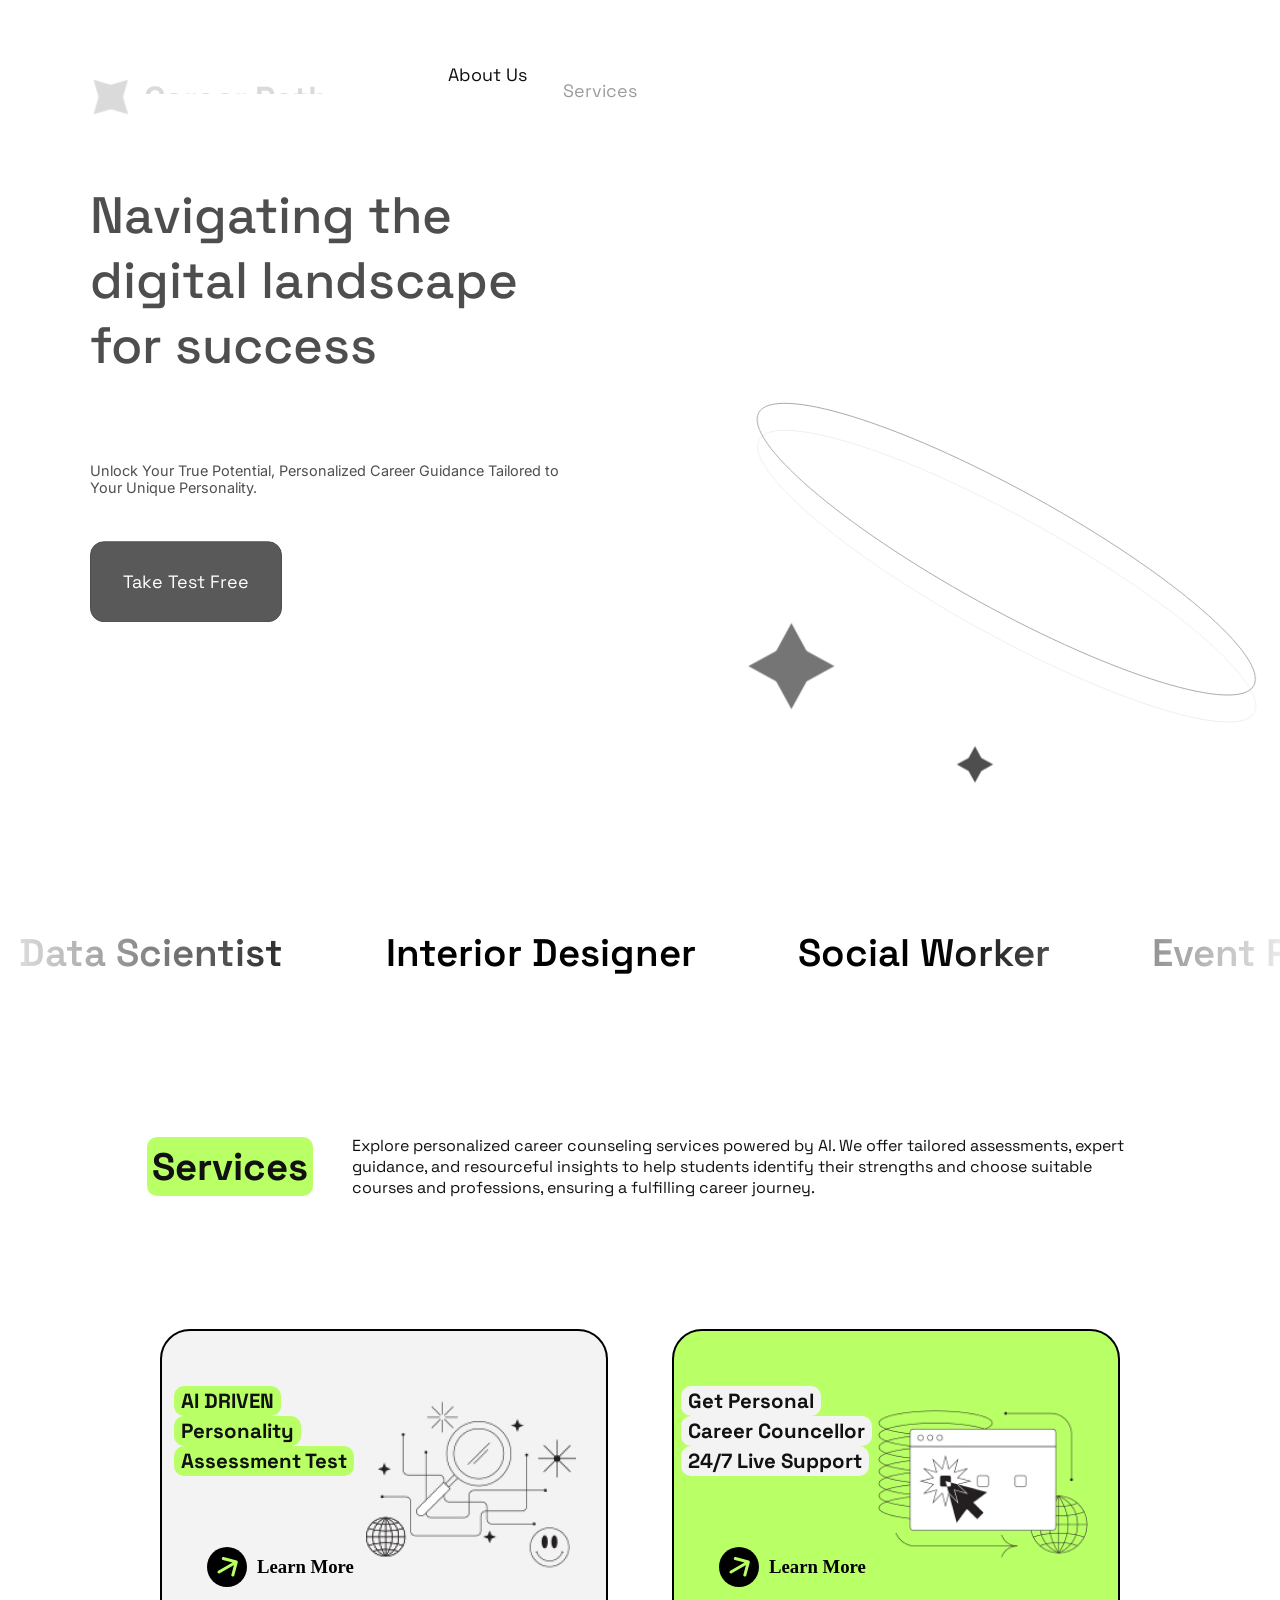
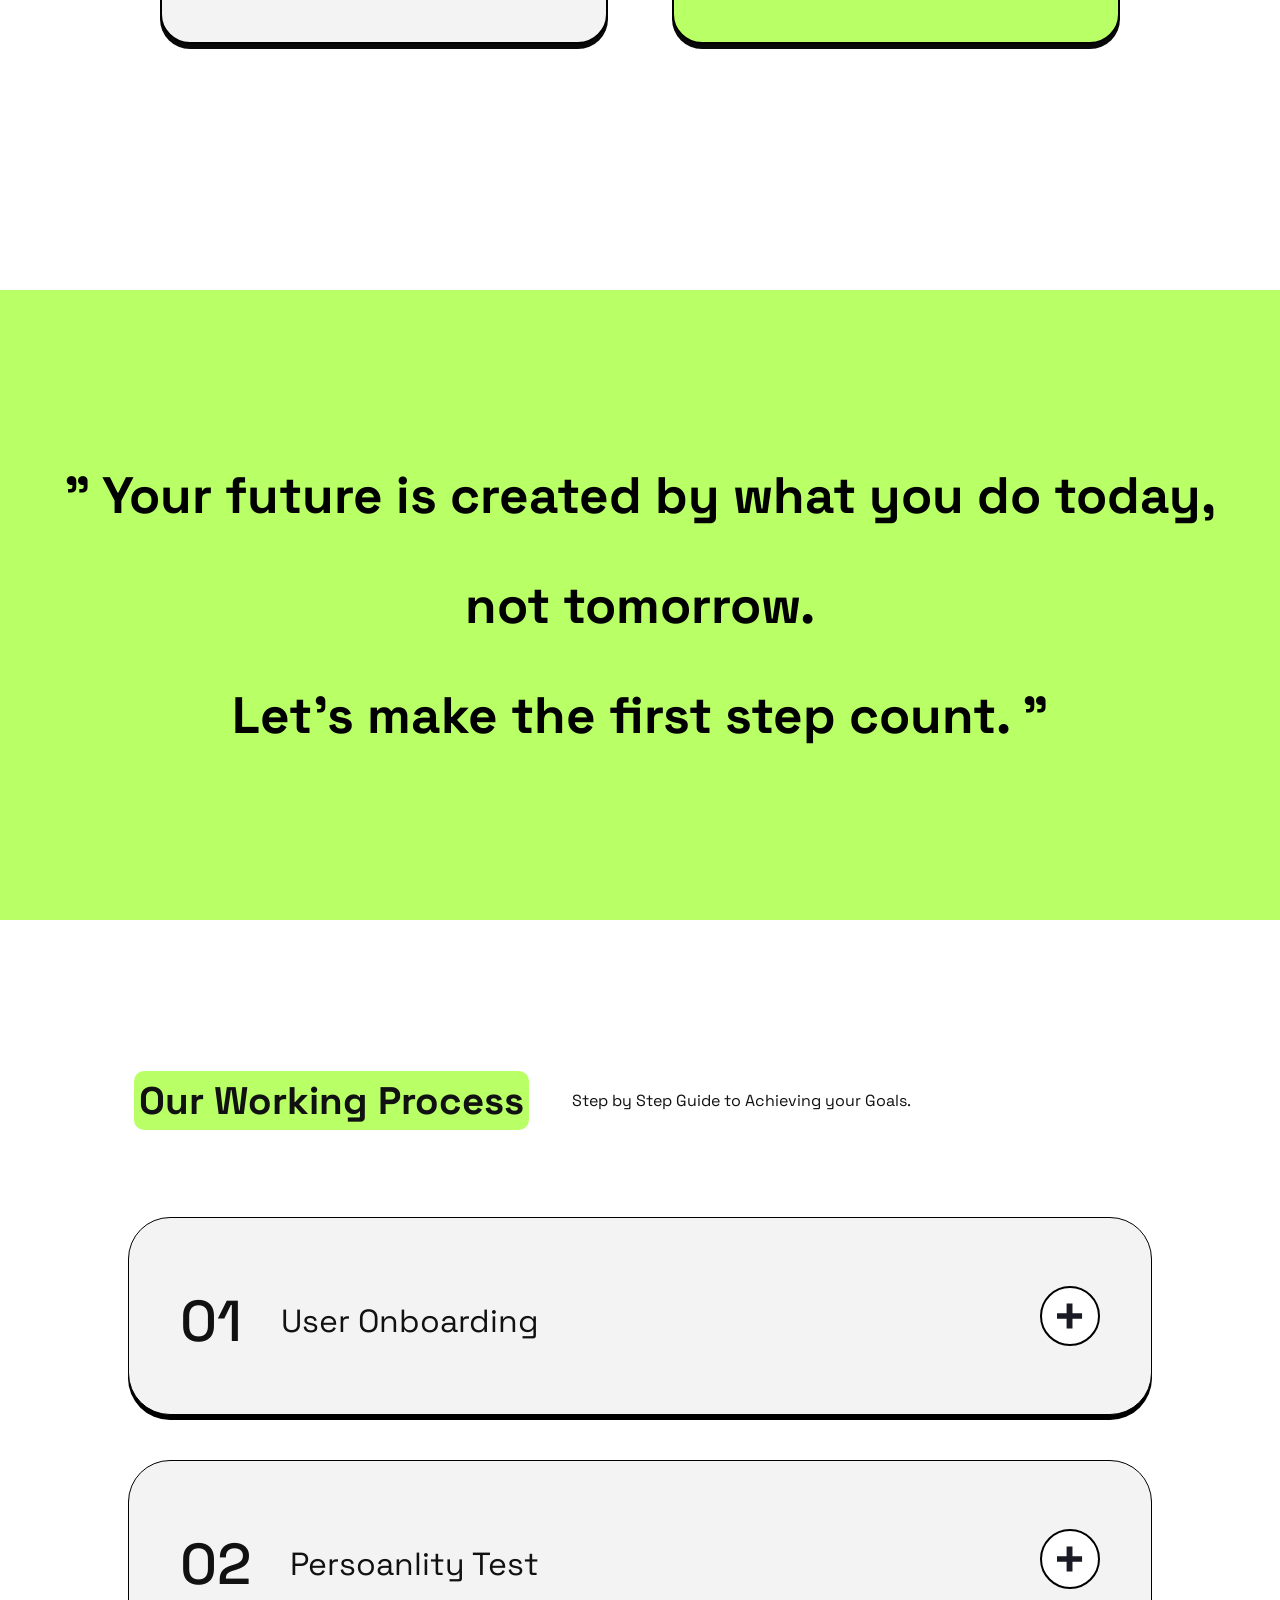
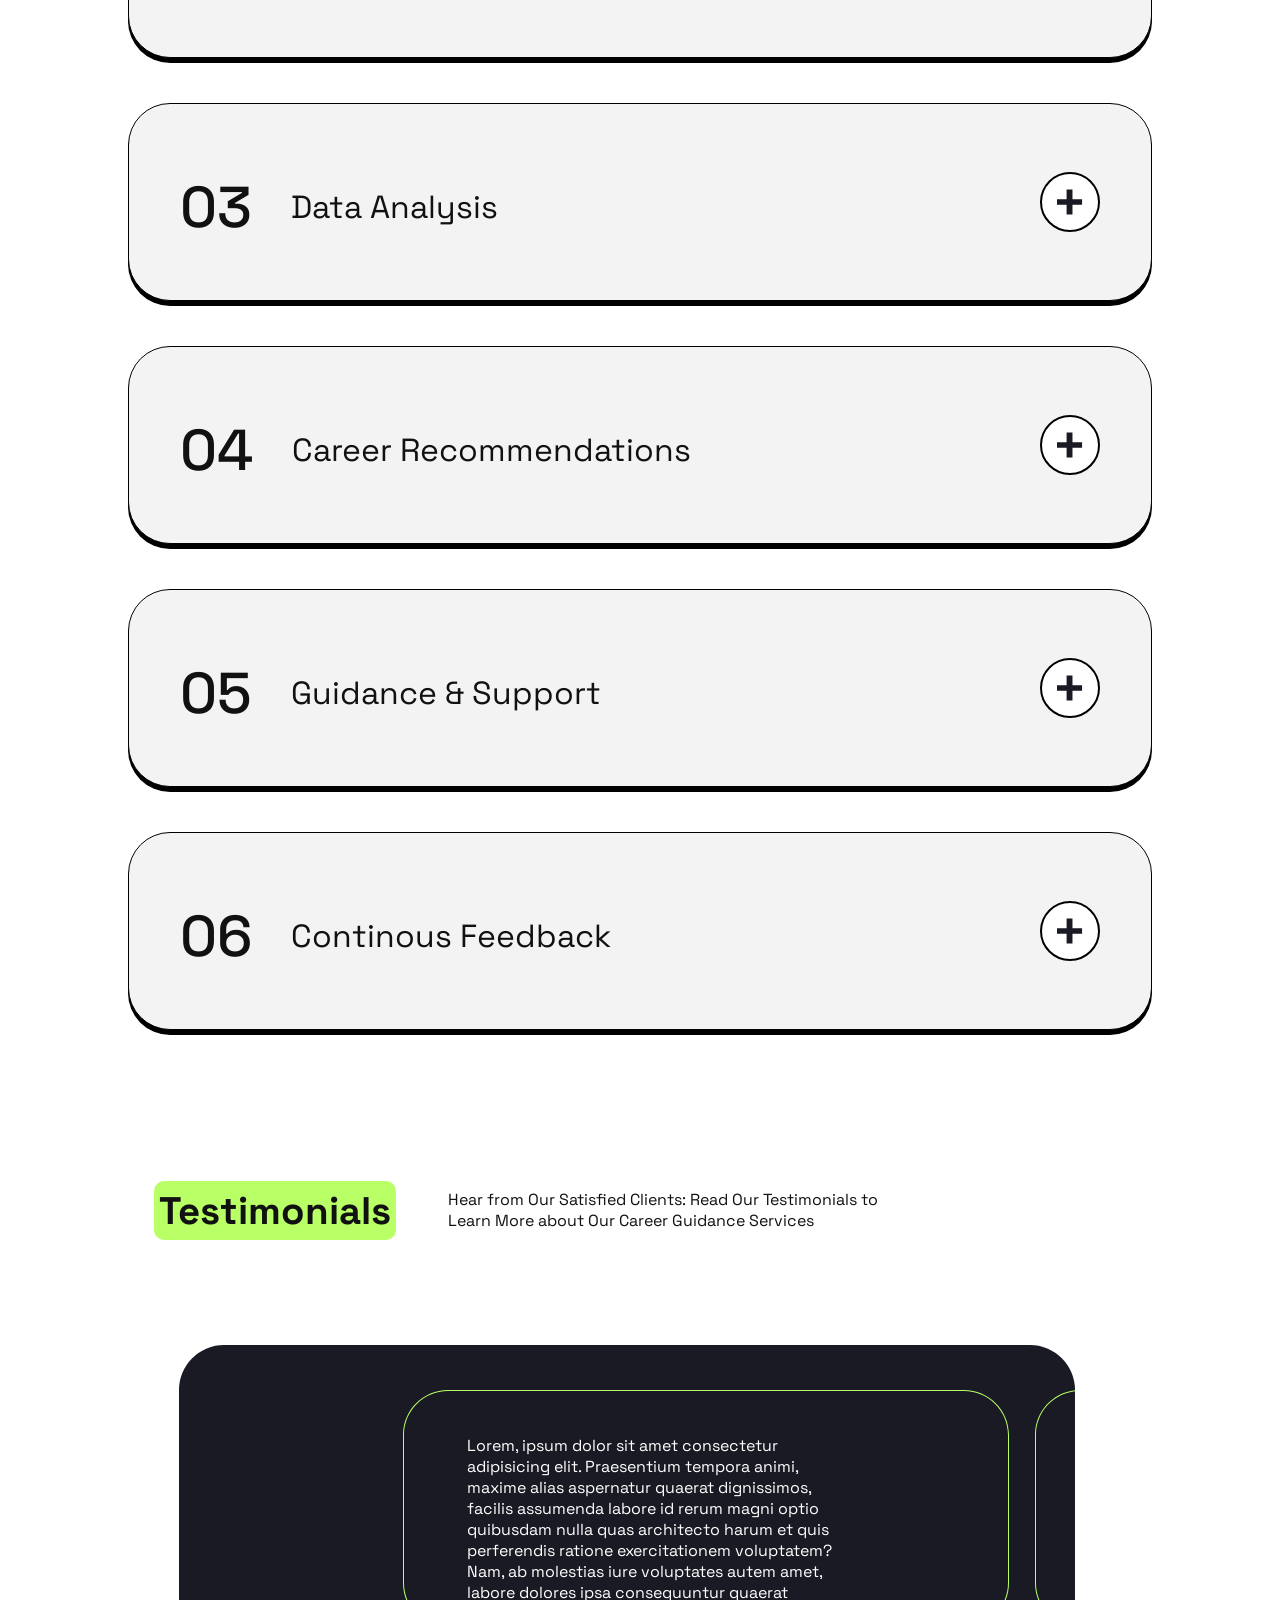
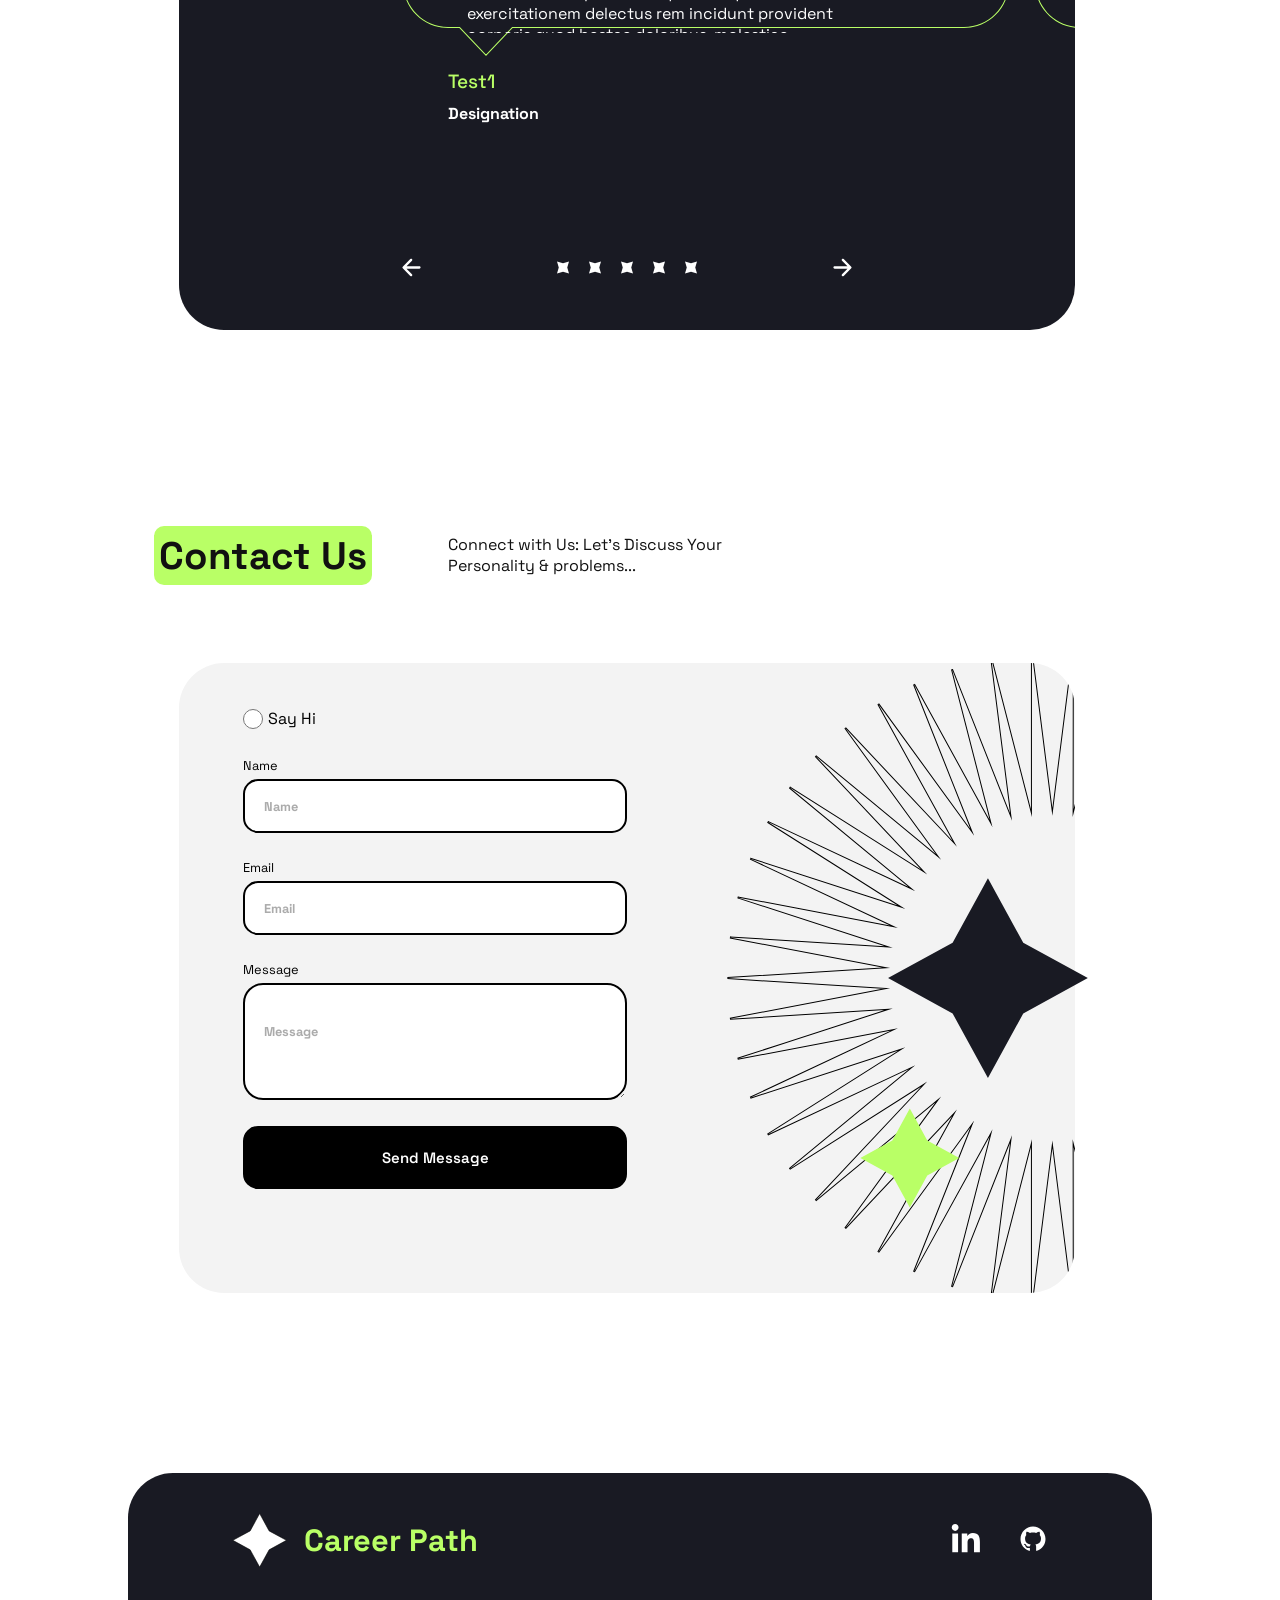
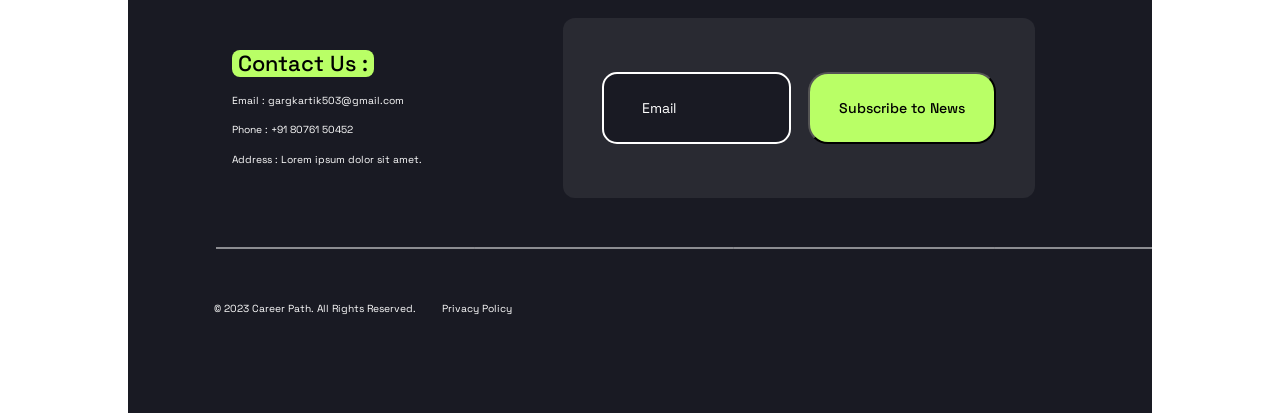
==== commit eb9c8753: "updated imports for all path" ====
--- a/SIH/index.html
+++ b/SIH/index.html
@@ -3,7 +3,7 @@
 <head>
     <meta charset="UTF-8">
     <meta name="viewport" content="width=device-width, initial-scale=1.0">
-    <link rel="icon" type="image/x-icon" href="favicon.ico">
+    <link rel="icon" type="image/x-icon" href="./assets/favicon.ico">
     <title>Career Path</title>
     <link rel="stylesheet" href="https://unpkg.com/sheryjs/dist/Shery.css" /> <!-- Recommended -->
     <link rel="stylesheet" href="https://cdn.jsdelivr.net/npm/locomotive-scroll@4.1.4/dist/locomotive-scroll.min.css">
@@ -26,7 +26,7 @@
     <section id="page1">
         <header>
             <div id="nleft">
-                <img class="nextAnimationContent" src="Star.svg" alt="">
+                <img class="nextAnimationContent" src="./assets/Star.svg" alt="">
                 <div id="overflow">
                     <h2 class="nextAnimationContent" id="animatedText">Career Path</h2>
                 </div>
@@ -64,19 +64,19 @@
                 <button>Take Test Free</button>
             </div>
             <div id="hright">
-                <img id="Star" class = "absolute Breathe" src="Star.svg" alt="">
-                <img class = "absolute Star Breathe" src="Star.svg" alt="">
-                <img class = "absolute Ring1 Breathe" src="Ring.svg" alt="">
-                <img class = "absolute Ring2 Breathe" src="Ring.svg" alt="">
-                <img class = "absolute Ring3 Breathe" src="Ring.svg" alt="">
-                <img id="Megaphone" class = "absolute Breathe" src="Megaphone.png" alt="">
-                <img id="Play" class = "absolute Breathe" src="Black_Play.png" alt="">
-                <img id="Location" class = "absolute Breathe" src="Green_Location.png" alt="">
-                <img id="Share" class = "absolute Breathe" src="Green_Share.png" alt="">
-                <img id="greenCricle" class = "absolute Breathe" src="small_green_circle.svg" alt="">
-                <img class = "absolute Breathe greenCricle" src="small_green_circle.svg" alt="">
-                <img id="BlackCircle" class = "absolute Breathe" src="big_black_circle.svg" alt="">
-                <img id="Like" class = "absolute Breathe" src="Black_Like.png" alt="">
+                <img id="Star" class = "absolute Breathe" src="./assets/Star.svg" alt="">
+                <img class = "absolute Star Breathe" src="./assets/Star.svg" alt="">
+                <img class = "absolute Ring1 Breathe" src="./assets/Ring.svg" alt="">
+                <img class = "absolute Ring2 Breathe" src="./assets/Ring.svg" alt="">
+                <img class = "absolute Ring3 Breathe" src="./assets/Ring.svg" alt="">
+                <img id="Megaphone" class = "absolute Breathe" src="./assets/Megaphone.png" alt="">
+                <img id="Play" class = "absolute Breathe" src="./assets/Black_Play.png" alt="">
+                <img id="Location" class = "absolute Breathe" src="./assets/Green_Location.png" alt="">
+                <img id="Share" class = "absolute Breathe" src="./assets/Green_Share.png" alt="">
+                <img id="greenCricle" class = "absolute Breathe" src="./assets/small_green_circle.svg" alt="">
+                <img class = "absolute Breathe greenCricle" src="./assets/small_green_circle.svg" alt="">
+                <img id="BlackCircle" class = "absolute Breathe" src="./assets/big_black_circle.svg" alt="">
+                <img id="Like" class = "absolute Breathe" src="./assets/Black_Like.png" alt="">
             </div>
         </section>
     </section>
@@ -136,12 +136,12 @@
                         <h2 style="width: fit-content;">Assessment Test</h2>
                     </div>
                     <div class="LearnM">
-                        <div class="arrow"><img src="Arrow.svg" alt=""></div>
+                        <div class="arrow"><img src="./assets/Arrow.svg" alt=""></div>
                         <h3>Learn More</h3>
                     </div>
                 </div>
                 <div class="simage">
-                    <img src="SCleft.png" alt="">
+                    <img src="./assets/SCleft.png" alt="">
                 </div>
             </div>
 
@@ -154,13 +154,13 @@
                     </div>
                     <div class="LearnM">
                         <div class="arrow">
-                            <img src="Arrow.svg" alt="">
+                            <img src="./assets/Arrow.svg" alt="">
                         </div>
                         <h3>Learn More</h3>
                     </div>
                 </div>
                 <div class="simage">
-                    <img src="SCright.png" alt="">
+                    <img src="./assets/SCright.png" alt="">
                 </div>
             </div>
         </div>
@@ -203,7 +203,7 @@
                 </div>
 
                 <div class="workProcessIcon wpi1">
-                    <img src="+.svg" alt="">
+                    <img src="./assets/+.svg" alt="">
                 </div>
             </div>
 
@@ -227,7 +227,7 @@
                 </div>
 
                 <div class="workProcessIcon wpi2">
-                    <img src="+.svg" alt="">
+                    <img src="./assets/+.svg" alt="">
                 </div>
             </div>
 
@@ -251,7 +251,7 @@
                 </div>
 
                 <div class="workProcessIcon wpi3">
-                    <img src="+.svg" alt="">
+                    <img src="./assets/+.svg" alt="">
                 </div>
             </div>
 
@@ -275,7 +275,7 @@
                 </div>
 
                 <div class="workProcessIcon wpi4">
-                    <img src="+.svg" alt="">
+                    <img src="./assets/+.svg" alt="">
                 </div>
             </div>
 
@@ -299,7 +299,7 @@
                 </div>
 
                 <div class="workProcessIcon wpi5">
-                    <img src="+.svg" alt="">
+                    <img src="./assets/+.svg" alt="">
                 </div>
             </div>
 
@@ -323,7 +323,7 @@
                 </div>
 
                 <div class="workProcessIcon wpi6">
-                    <img src="+.svg" alt="">
+                    <img src="./assets/+.svg" alt="">
                 </div>
             </div>
     </section>
@@ -343,7 +343,7 @@
             <div id="Tcards">
                 <div id="Tcard1" class="T-Card" >
                     <div class="Tcard Timg1">
-                        <img src="TestimonialBubble.svg" alt="">
+                        <img src="./assets/TestimonialBubble.svg" alt="">
                         <p class="Tabsolute">Lorem, ipsum dolor sit amet consectetur adipisicing elit. Praesentium tempora animi, maxime alias aspernatur quaerat dignissimos, facilis assumenda labore id rerum magni optio quibusdam nulla quas architecto harum et quis perferendis ratione exercitationem voluptatem? Nam, ab molestias iure voluptates autem amet, labore dolores ipsa consequuntur quaerat exercitationem delectus rem incidunt provident corporis quod beatae doloribus, molestiae eligendi id minima eius tempore? Doloribus, repellat aspernatur. Dolore harum porro praesentium eos quas ratione, aspernatur dolor non blanditiis dolorem sed perspiciatis tempore modi sunt natus officiis id, ea exercitationem esse illum ullam hic at quibusdam! Recusandae beatae dolor veniam quaerat, ipsa tempora necessitatibus.</p>
                     </div>
                     <div class="Tinfo Tinfo1">
@@ -354,7 +354,7 @@
 
                 <div id="Tcard2" class="T-Card" >
                     <div class="Tcard Timg2">
-                        <img src="TestimonialBubble.svg" alt="">
+                        <img src="./assets/TestimonialBubble.svg" alt="">
                         <p class="Tabsolute">Lorem, ipsum dolor sit amet consectetur adipisicing elit. Praesentium tempora animi, maxime alias aspernatur quaerat dignissimos, facilis assumenda labore id rerum magni optio quibusdam nulla quas architecto harum et quis perferendis ratione exercitationem voluptatem? Nam, ab molestias iure voluptates autem amet, labore dolores ipsa consequuntur quaerat exercitationem delectus rem incidunt provident corporis quod beatae doloribus, molestiae eligendi id minima eius tempore? Doloribus, repellat aspernatur. Dolore harum porro praesentium eos quas ratione, aspernatur dolor non blanditiis dolorem sed perspiciatis tempore modi sunt natus officiis id, ea exercitationem esse illum ullam hic at quibusdam! Recusandae beatae dolor veniam quaerat, ipsa tempora necessitatibus.</p>
                     </div>
                     <div class="Tinfo Tinfo2">
@@ -365,7 +365,7 @@
 
                 <div id="Tcard3" class="T-Card" >
                     <div class="Tcard Timg3">
-                        <img src="TestimonialBubble.svg" alt="">
+                        <img src="./assets/TestimonialBubble.svg" alt="">
                         <p class="Tabsolute">Lorem, ipsum dolor sit amet consectetur adipisicing elit. Praesentium tempora animi, maxime alias aspernatur quaerat dignissimos, facilis assumenda labore id rerum magni optio quibusdam nulla quas architecto harum et quis perferendis ratione exercitationem voluptatem? Nam, ab molestias iure voluptates autem amet, labore dolores ipsa consequuntur quaerat exercitationem delectus rem incidunt provident corporis quod beatae doloribus, molestiae eligendi id minima eius tempore? Doloribus, repellat aspernatur. Dolore harum porro praesentium eos quas ratione, aspernatur dolor non blanditiis dolorem sed perspiciatis tempore modi sunt natus officiis id, ea exercitationem esse illum ullam hic at quibusdam! Recusandae beatae dolor veniam quaerat, ipsa tempora necessitatibus.</p>
                     </div>
                     <div class="Tinfo Tinfo3">
@@ -376,7 +376,7 @@
 
                 <div id="Tcard4" class="T-Card" >
                     <div class="Tcard Timg4">
-                        <img src="TestimonialBubble.svg" alt="">
+                        <img src="./assets/TestimonialBubble.svg" alt="">
                         <p class="Tabsolute">Lorem, ipsum dolor sit amet consectetur adipisicing elit. Praesentium tempora animi, maxime alias aspernatur quaerat dignissimos, facilis assumenda labore id rerum magni optio quibusdam nulla quas architecto harum et quis perferendis ratione exercitationem voluptatem? Nam, ab molestias iure voluptates autem amet, labore dolores ipsa consequuntur quaerat exercitationem delectus rem incidunt provident corporis quod beatae doloribus, molestiae eligendi id minima eius tempore? Doloribus, repellat aspernatur. Dolore harum porro praesentium eos quas ratione, aspernatur dolor non blanditiis dolorem sed perspiciatis tempore modi sunt natus officiis id, ea exercitationem esse illum ullam hic at quibusdam! Recusandae beatae dolor veniam quaerat, ipsa tempora necessitatibus.</p>
                     </div>
                     <div class="Tinfo Tinfo4">
@@ -387,7 +387,7 @@
 
                 <div id="Tcard5" class="T-Card" >
                     <div class="Tcard Timg5">
-                        <img src="TestimonialBubble.svg" alt="">
+                        <img src="./assets/TestimonialBubble.svg" alt="">
                         <p class="Tabsolute">Lorem, ipsum dolor sit amet consectetur adipisicing elit. Praesentium tempora animi, maxime alias aspernatur quaerat dignissimos, facilis assumenda labore id rerum magni optio quibusdam nulla quas architecto harum et quis perferendis ratione exercitationem voluptatem? Nam, ab molestias iure voluptates autem amet, labore dolores ipsa consequuntur quaerat exercitationem delectus rem incidunt provident corporis quod beatae doloribus, molestiae eligendi id minima eius tempore? Doloribus, repellat aspernatur. Dolore harum porro praesentium eos quas ratione, aspernatur dolor non blanditiis dolorem sed perspiciatis tempore modi sunt natus officiis id, ea exercitationem esse illum ullam hic at quibusdam! Recusandae beatae dolor veniam quaerat, ipsa tempora necessitatibus.</p>
                     </div>
                     <div class="Tinfo Tinfo5">
@@ -397,7 +397,7 @@
                 </div>
             </div>
             <div id="Tnav">
-                <img class="ArrLeft Tarrow" src="Arrow_Straight.svg" alt="">
+                <img class="ArrLeft Tarrow" src="./assets/Arrow_Straight.svg" alt="">
                 <div id="Tstars">
                     <svg  id="TS1" width="14" height="14" viewBox="0 0 14 14" fill="none" xmlns="http://www.w3.org/2000/svg">
                         <path d="M7.0099 2.05941L14 0L11.9604 7.0099L14 14L7.0099 11.9604L0 14L2.05941 7.0099L0 0L7.0099 2.05941Z"/>
@@ -415,7 +415,7 @@
                         <path d="M7.0099 2.05941L14 0L11.9604 7.0099L14 14L7.0099 11.9604L0 14L2.05941 7.0099L0 0L7.0099 2.05941Z"/>
                     </svg>
                 </div>
-                <img class="ArrRight Tarrow" src="Arrow_Straight.svg" alt="">
+                <img class="ArrRight Tarrow" src="./assets/Arrow_Straight.svg" alt="">
             </div>
         </div>
     </section>
@@ -456,24 +456,24 @@
             </div>
 
             <div id="CFRMIMG">
-                <img class="SunVector" src="SunVector.svg" alt="">
-                <img class="BlStr" src="ContactStar.svg" alt="">
-                <img class="GrStr" src="GreenStar.svg" alt="">
+                <img class="SunVector" src="./assets/SunVector.svg" alt="">
+                <img class="BlStr" src="./assets/ContactStar.svg" alt="">
+                <img class="GrStr" src="./assets/GreenStar.svg" alt="">
             </div>
         </div>
 
         <div id="Footer">
             <div id="Fnav">
                 <div id="Fleft">
-                    <img style="filter: invert(1);" src="Star.svg" alt="">
+                    <img style="filter: invert(1);" src="./assets/Star.svg" alt="">
                     <h2>Career Path</h2>
                 </div>
                 <div id="Fright">
                     <div id="Linkedin">
-                        <img src="linkedin.svg" alt="">
+                        <img src="./assets/linkedin.svg" alt="">
                     </div>
                     <div id="Github">
-                        <a href="https://github.com/Kartik-436" target="_blank"><img src="github.svg" alt=""></a>
+                        <a href="https://github.com/Kartik-436" target="_blank"><img src="./assets/github.svg" alt=""></a>
                     </div>
                 </div>
             </div>
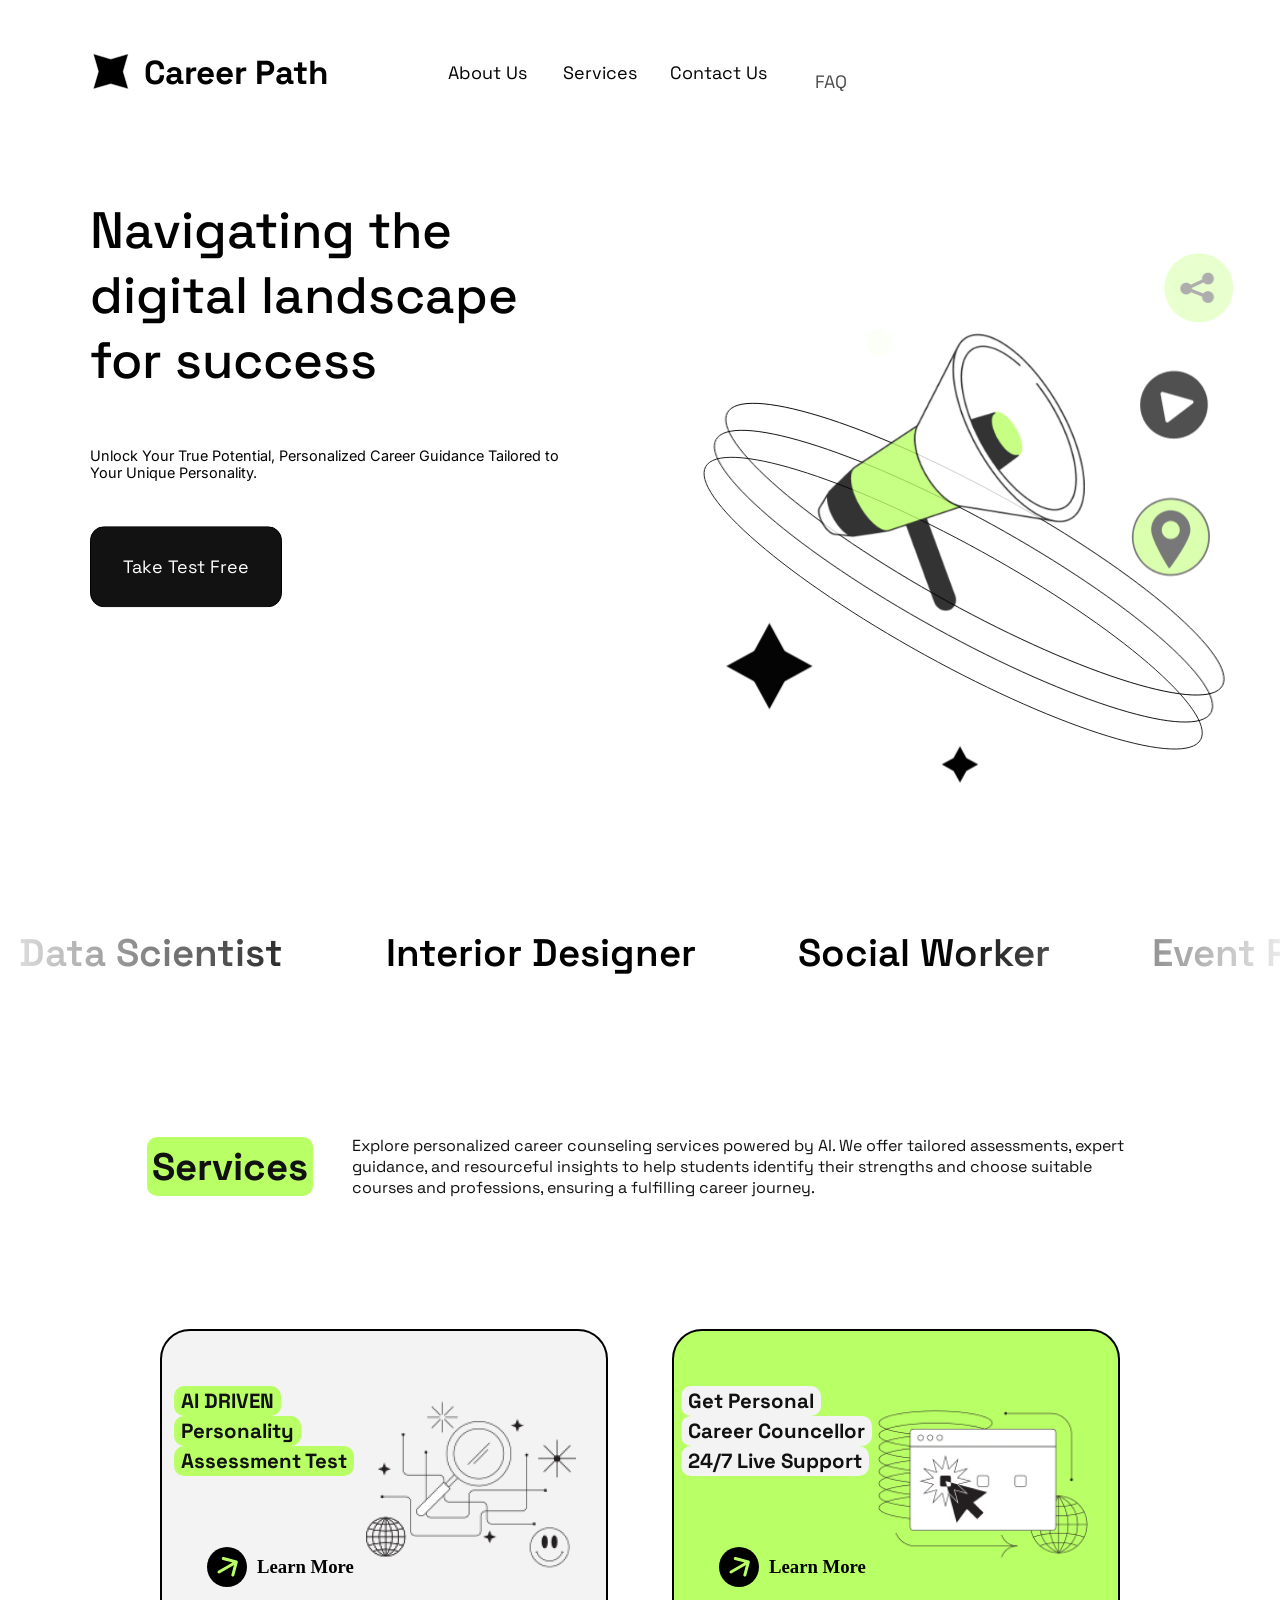
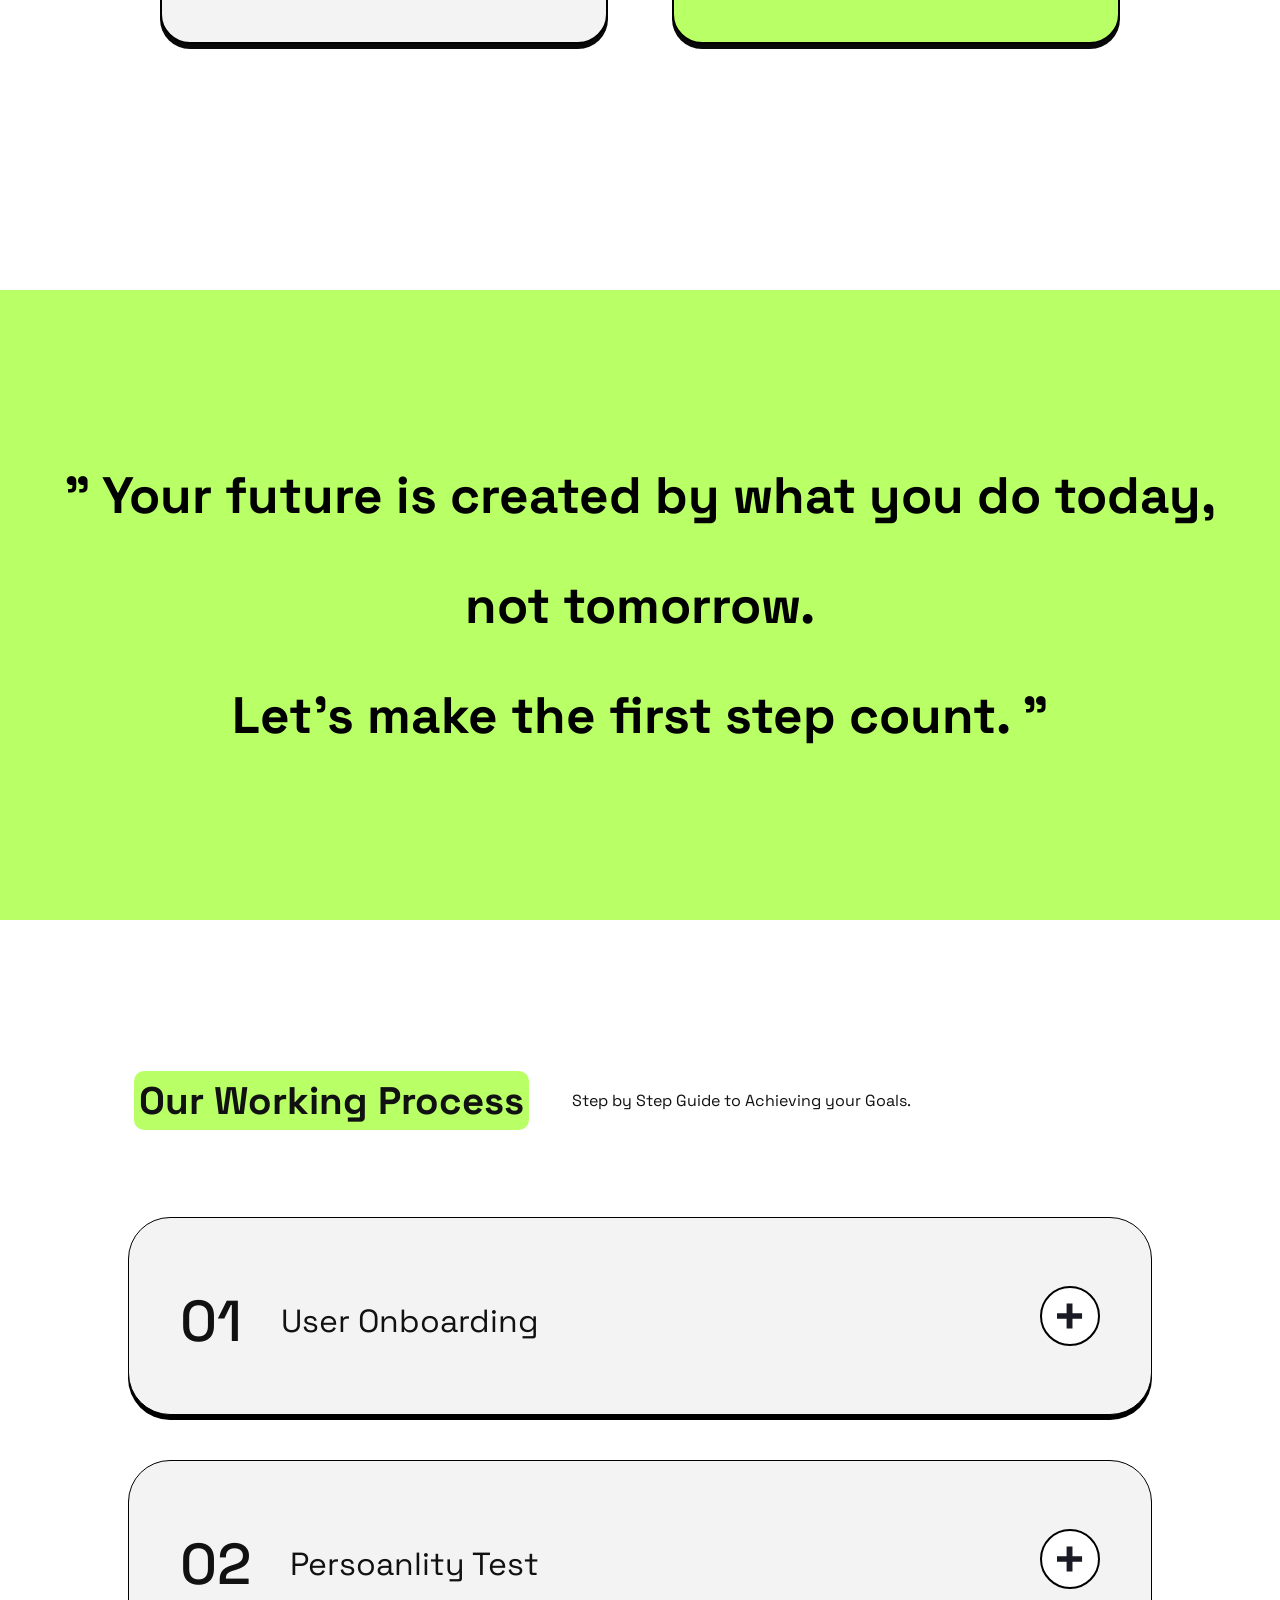
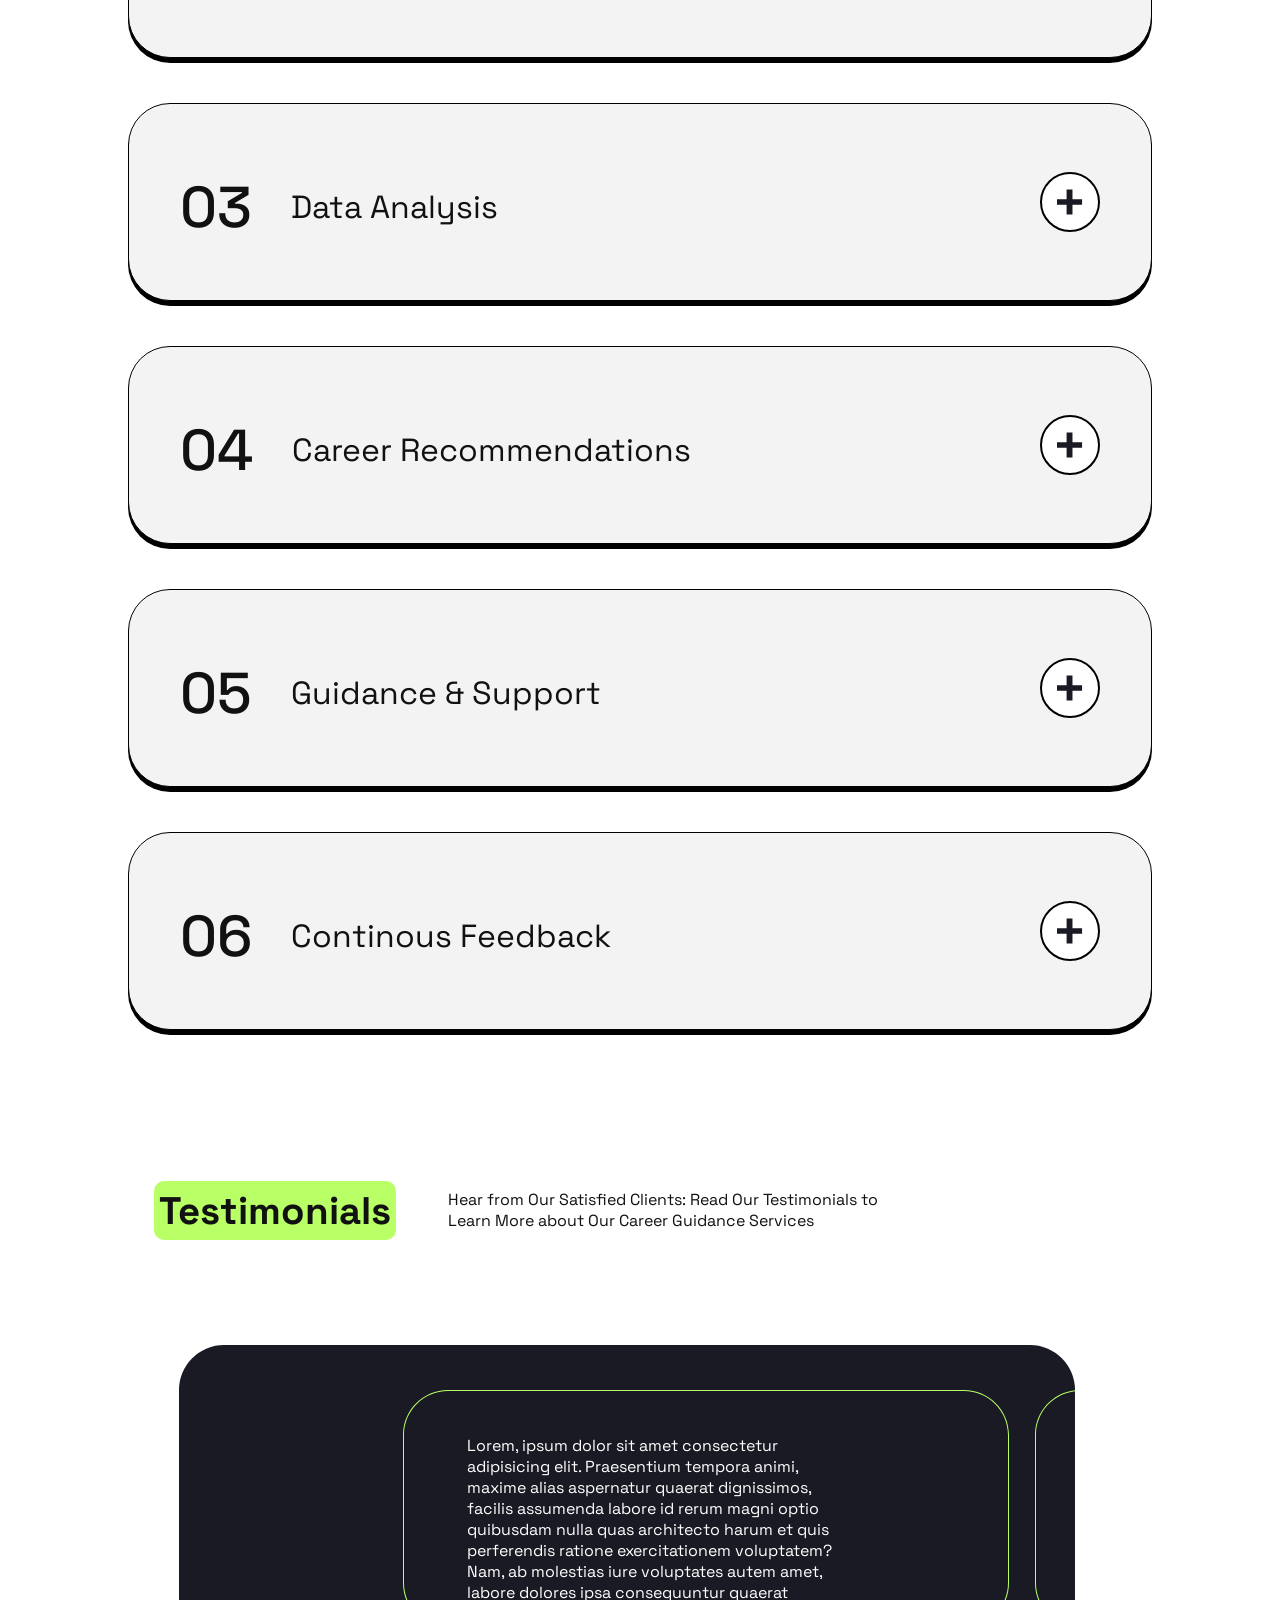
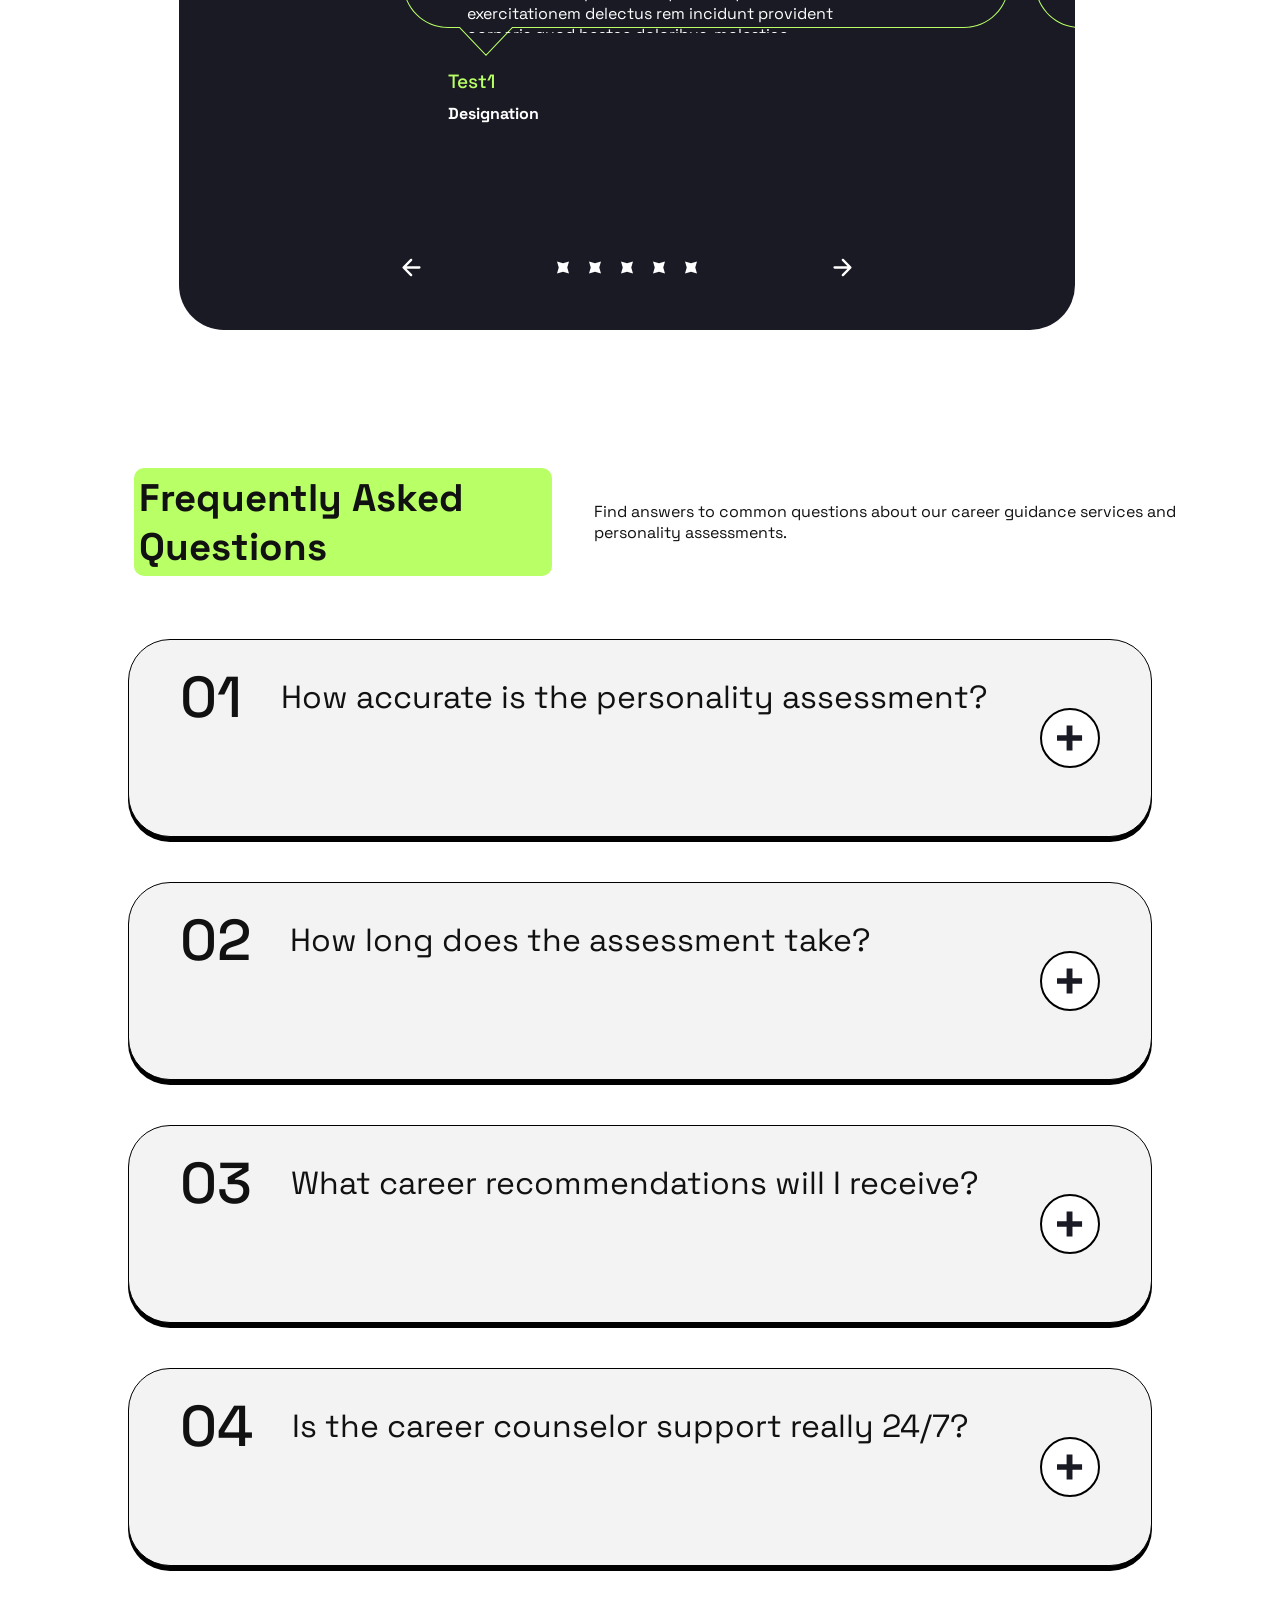
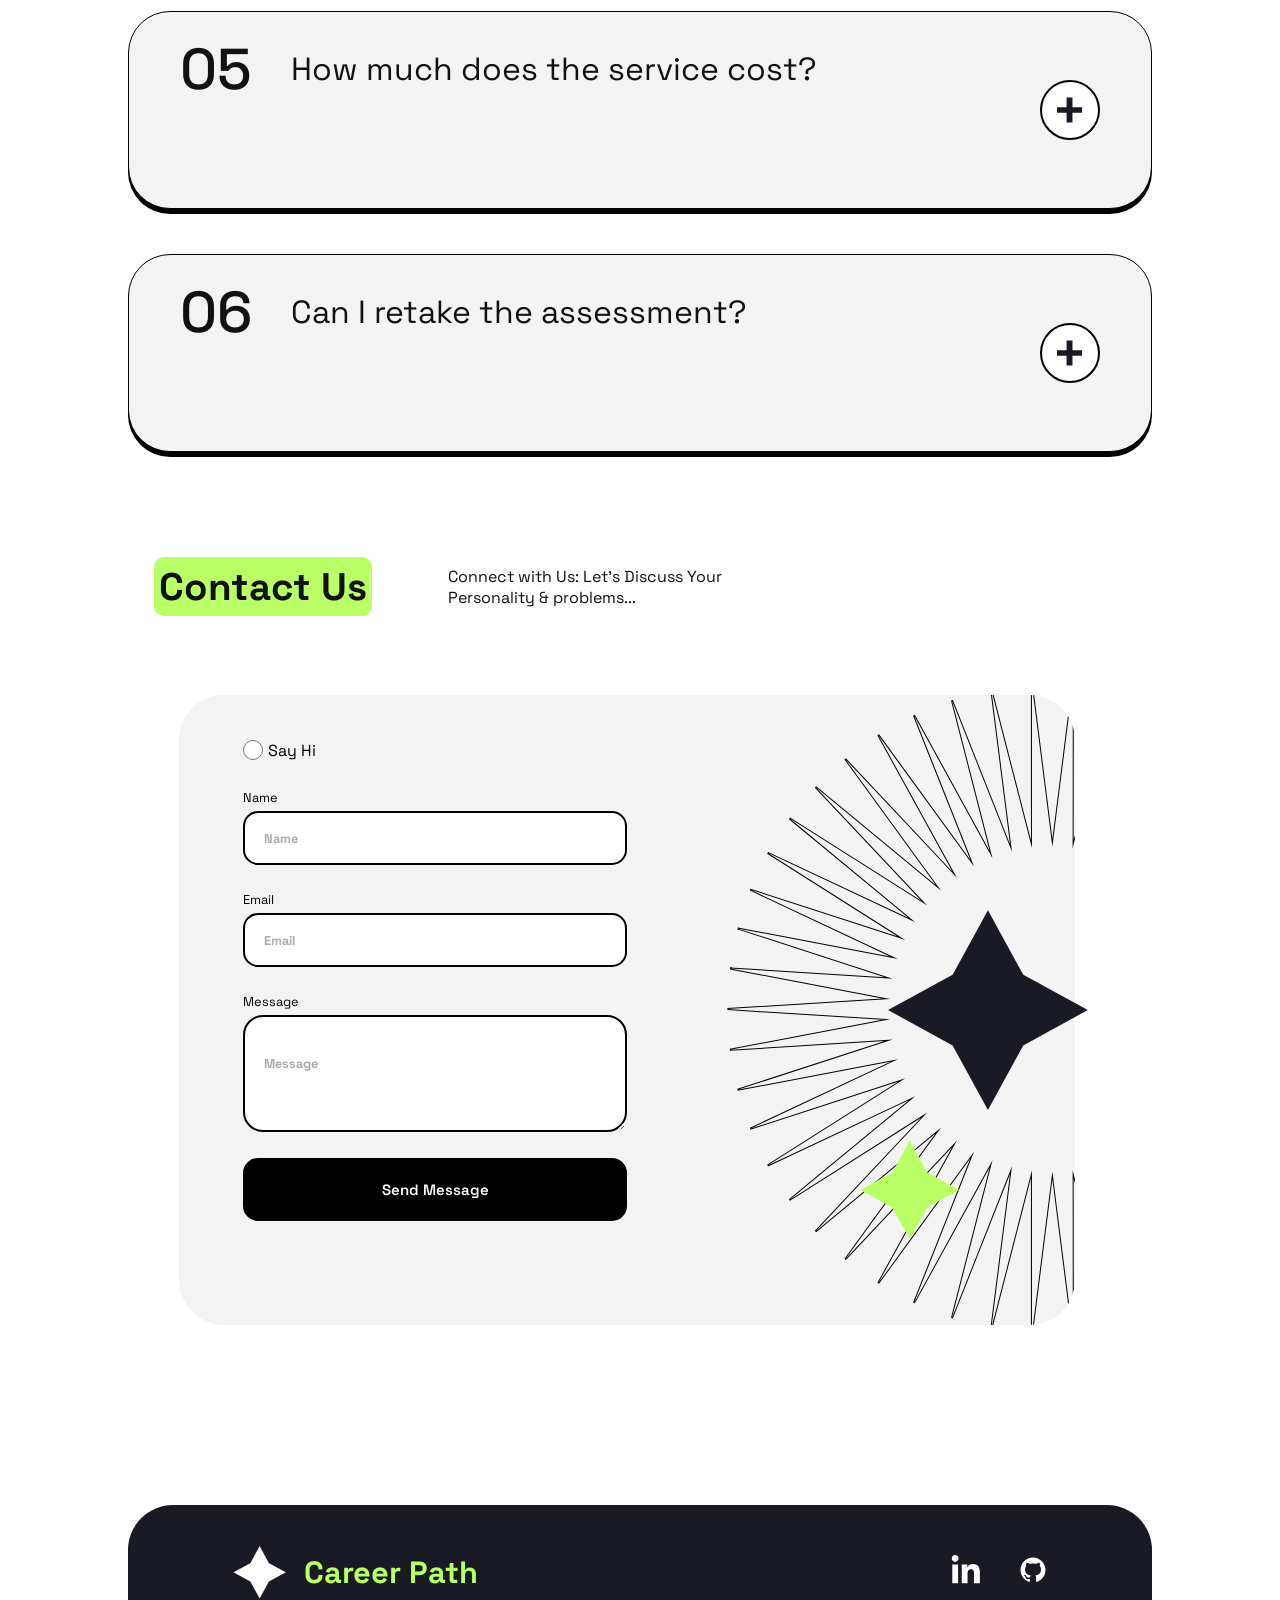
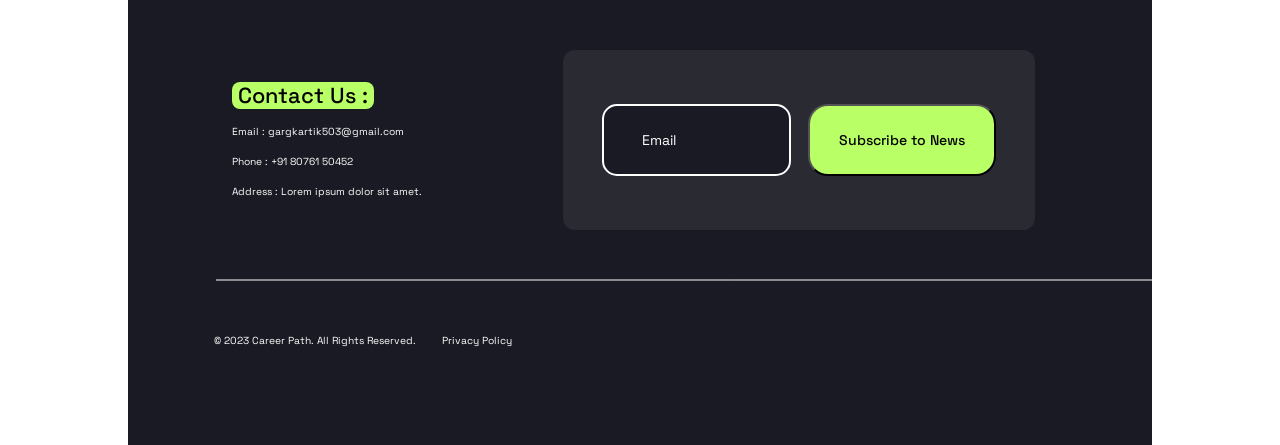
==== commit 680acd99: "added faq section" ====
--- a/SIH/index.html
+++ b/SIH/index.html
@@ -14,7 +14,7 @@
 </head>
 
 <body>
-<div id="MAIN">
+<div id="MAIN" data-scroll-container>
     <div id="particle-container"></div>
 
     <div class="preloader show">
@@ -40,11 +40,11 @@
                     <h4>Services</h4>
                 </div>
 
-                <div id="overflow" class="overlay Contact">
+                <div id="overflow" class="overlay Contact" data-target="#page6">
                     <h4>Contact Us</h4>
                 </div>
 
-                <div id="overflow" class="overlay FAQ">
+                <div id="overflow" class="overlay FAQ" data-target="#page4B">
                     <h4>FAQ</h4>
                 </div>
 
@@ -420,7 +420,159 @@
         </div>
     </section>
 
-    <section id="page5">
+    <section id="page4B">
+        <div id="faq">
+            <div id="faqLeft">
+                <h1>Frequently Asked Questions</h1>
+            </div>
+
+            <div id="faqRight">
+                <p>Find answers to common questions about our career guidance services and personality assessments.</p>
+            </div>
+        </div>
+
+        <div id="faqProcess">
+            <div class="faqItem faq1">
+                <div class="faqContent">
+                    <div class="faqHeading">
+                        <h1>01</h1>
+                        <h2>How accurate is the personality assessment?</h2>
+                    </div>
+
+                    <div id="faqString1">
+                        <svg id="faqStr1" class="hidden" width="1100" height="100">
+                            <path d="M 10 50 Q 600 50 1100 50" stroke="black" fill="transparent" />
+                        </svg>
+                    </div>
+
+                    <div class="faqAnswer faqAns1 hidden">
+                        <p>Our AI-driven personality assessment uses scientifically validated methodologies and has been tested with thousands of users. The accuracy rate is over 85% based on user feedback and career success tracking. We continuously improve our algorithms based on real-world outcomes.</p>
+                    </div>
+                </div>
+
+                <div class="faqIcon faqIcon1">
+                    <img src="./assets/+.svg" alt="">
+                </div>
+            </div>
+
+            <div class="faqItem faq2">
+                <div class="faqContent">
+                    <div class="faqHeading">
+                        <h1>02</h1>
+                        <h2>How long does the assessment take?</h2>
+                    </div>
+
+                    <div id="faqString2">
+                        <svg id="faqStr2" class="hidden" width="1100" height="100">
+                            <path d="M 10 50 Q 600 50 1100 50" stroke="black" fill="transparent" />
+                        </svg>
+                    </div>
+
+                    <div class="faqAnswer faqAns2 hidden">
+                        <p>The comprehensive personality assessment typically takes 15-20 minutes to complete. We've designed it to be thorough yet time-efficient. You can pause and resume the test at any time, and your progress will be saved automatically.</p>
+                    </div>
+                </div>
+
+                <div class="faqIcon faqIcon2">
+                    <img src="./assets/+.svg" alt="">
+                </div>
+            </div>
+
+            <div class="faqItem faq3">
+                <div class="faqContent">
+                    <div class="faqHeading">
+                        <h1>03</h1>
+                        <h2>What career recommendations will I receive?</h2>
+                    </div>
+                    
+                    <div id="faqString3">
+                        <svg id="faqStr3" class="hidden" width="1100" height="100">
+                            <path d="M 10 50 Q 600 50 1100 50" stroke="black" fill="transparent" />
+                        </svg>
+                    </div>
+
+                    <div class="faqAnswer faqAns3 hidden">
+                        <p>You'll receive a detailed report with 5-10 career recommendations tailored to your personality, interests, and skills. Each recommendation includes job descriptions, required qualifications, salary ranges, growth prospects, and suggested learning paths to help you get started.</p>
+                    </div>
+                </div>
+
+                <div class="faqIcon faqIcon3">
+                    <img src="./assets/+.svg" alt="">
+                </div>
+            </div>
+
+            <div class="faqItem faq4">
+                <div class="faqContent">
+                    <div class="faqHeading">
+                        <h1>04</h1>
+                        <h2>Is the career counselor support really 24/7?</h2>
+                    </div>
+                    
+                    <div id="faqString4">
+                        <svg id="faqStr4" class="hidden" width="1100" height="100">
+                            <path d="M 10 50 Q 600 50 1100 50" stroke="black" fill="transparent" />
+                        </svg>
+                    </div>
+
+                    <div class="faqAnswer faqAns4 hidden">
+                        <p>Yes! Our AI-powered career counselor is available 24/7 for instant guidance. For complex queries requiring human expertise, our certified career counselors are available during business hours (9 AM - 6 PM). You can schedule one-on-one sessions through our platform.</p>
+                    </div>
+                </div>
+
+                <div class="faqIcon faqIcon4">
+                    <img src="./assets/+.svg" alt="">
+                </div>
+            </div>
+
+            <div class="faqItem faq5">
+                <div class="faqContent">
+                    <div class="faqHeading">
+                        <h1>05</h1>
+                        <h2>How much does the service cost?</h2>
+                    </div>
+                    
+                    <div id="faqString5">
+                        <svg id="faqStr5" class="hidden" width="1100" height="100">
+                            <path d="M 10 50 Q 600 50 1100 50" stroke="black" fill="transparent" />
+                        </svg>
+                    </div>
+
+                    <div class="faqAnswer faqAns5 hidden">
+                        <p>The basic personality assessment is completely free! Premium features including detailed career roadmaps, one-on-one counselor sessions, and continuous tracking start at $29/month. We also offer student discounts and free trials for all premium features.</p>
+                    </div>
+                </div>
+
+                <div class="faqIcon faqIcon5">
+                    <img src="./assets/+.svg" alt="">
+                </div>
+            </div>
+
+            <div class="faqItem faq6">
+                <div class="faqContent">
+                    <div class="faqHeading">
+                        <h1>06</h1>
+                        <h2>Can I retake the assessment?</h2>
+                    </div>
+
+                    <div id="faqString6">
+                        <svg id="faqStr6" class="hidden" width="1100" height="100">
+                            <path d="M 10 50 Q 600 50 1100 50" stroke="black" fill="transparent" />
+                        </svg>
+                    </div>
+
+                    <div class="faqAnswer faqAns6 hidden">
+                        <p>Absolutely! You can retake the assessment every 6 months to track your personal growth and evolving interests. We recommend retaking it when you've gained significant life experience, completed education milestones, or feel your interests have shifted.</p>
+                    </div>
+                </div>
+
+                <div class="faqIcon faqIcon6">
+                    <img src="./assets/+.svg" alt="">
+                </div>
+            </div>
+        </div>
+    </section>
+
+    <section id="page6">
         <div id="Contact">
             <div id="Cleft">
                 <h1>Contact Us</h1>
--- a/SIH/style.css
+++ b/SIH/style.css
@@ -1351,6 +1351,164 @@
     cursor: pointer;
 }
 
+/* FAQ Section Styles */
+#page4B{
+    width: 100%;
+}
+
+#faq{
+    margin: 1.3vh 0;
+    width: 100%;
+    display: flex;
+    align-items: center;
+    height: 20vh;
+    gap: 3.3vw;
+}
+
+#faqLeft{
+    width: fit-content;
+    display: flex;
+    align-items: center;
+    flex-wrap: wrap;
+}
+
+#faqLeft h1{
+    font-size: 3vw;
+    font-family: "Space Grotesk";
+    color: #111;
+    margin-left: 10.5vw;
+    padding: 5px;
+    border-radius: 10px;
+    background-color: #B9FF66;
+}
+
+#faqRight{
+    height: 10vh;
+    display: flex;
+    align-items: center;
+    white-space: wrap;
+}
+
+#faqRight p{
+    font-family: "Space Grotesk";
+    color: #111;
+    margin-right: 4vw;
+}
+
+#faqProcess{
+    margin-top: 3vh;
+    width: 100%;
+    display: flex;
+    flex-direction: column;
+    align-items: center;
+    justify-content: center;
+    gap: 5vh;
+}
+
+.faqItem{
+    transition: all 0.7s ease-in-out;
+    display: flex;
+    align-items: center;
+    justify-content: space-between;
+    min-height: 22vh;
+    height: auto;
+    width: 80vw;
+    background-color: #F3F3F3;
+    border-radius: 42px;
+    border: 1.5px solid black;
+    box-shadow: 0px 5px 0px black;
+    padding: 20px 0;
+}
+
+.faqItem:hover{
+    cursor:none; 
+}
+
+.faqContent{
+    color: #111;
+    margin-left: 4vw;
+    display: flex;
+    flex-direction: column;
+    justify-content: center;
+    flex: 1;
+}
+
+.faqHeading{
+    font-weight: 600;
+    display: flex;
+    align-items: center;
+    justify-content: flex-start;
+    min-height: 60px;
+}
+
+.faqHeading h1{
+    font-size: 4.5vw;
+    font-family: "Space Grotesk";
+    font-weight: 500;
+}
+
+.faqHeading h2{
+    font-size: 2.5vw;
+    margin-left: 3vw;
+    font-weight: 400;
+    font-family: "Space Grotesk";
+}
+
+.faqIcon{
+    transition: all 0.7s ease-in-out;
+    margin-right: 4vw;
+    width: 60px;
+    height: 60px;
+    min-width: 60px;
+    min-height: 60px;
+    background-color: white;
+    border-radius: 50%;
+    border: 2px solid black;
+    display: flex;
+    justify-content: center;
+    align-items: center;
+    flex-shrink: 0;
+}
+
+.faqIcon img{
+    font-weight: 900;
+}
+
+.faqAnswer{
+    white-space: wrap;
+    display: flex;
+    align-items: center;
+    justify-content: flex-start;
+    margin-bottom: 2vh;
+}
+
+.faqAnswer p{
+    font-weight: 500;
+    font-family: "Space Grotesk";
+}
+
+.faqItem.open{
+    display: flex;
+    align-items: flex-start;
+    justify-content: space-between;
+    min-height: 40vh;
+    height: auto;
+    width: 80vw;
+    background-color: #B9FF66;
+    border-radius: 42px;
+    border: 1.5px solid black;
+    box-shadow: 0px 5px 0px black;
+    position: relative;
+    padding: 30px 0;
+}
+
+.faqIcon.imgopen{
+    position: absolute;
+    top: 30px;
+    right: 4vw;
+    margin-right: 0;
+}
+
 #MAIN{
     height: 100%;
     width: 100%;
